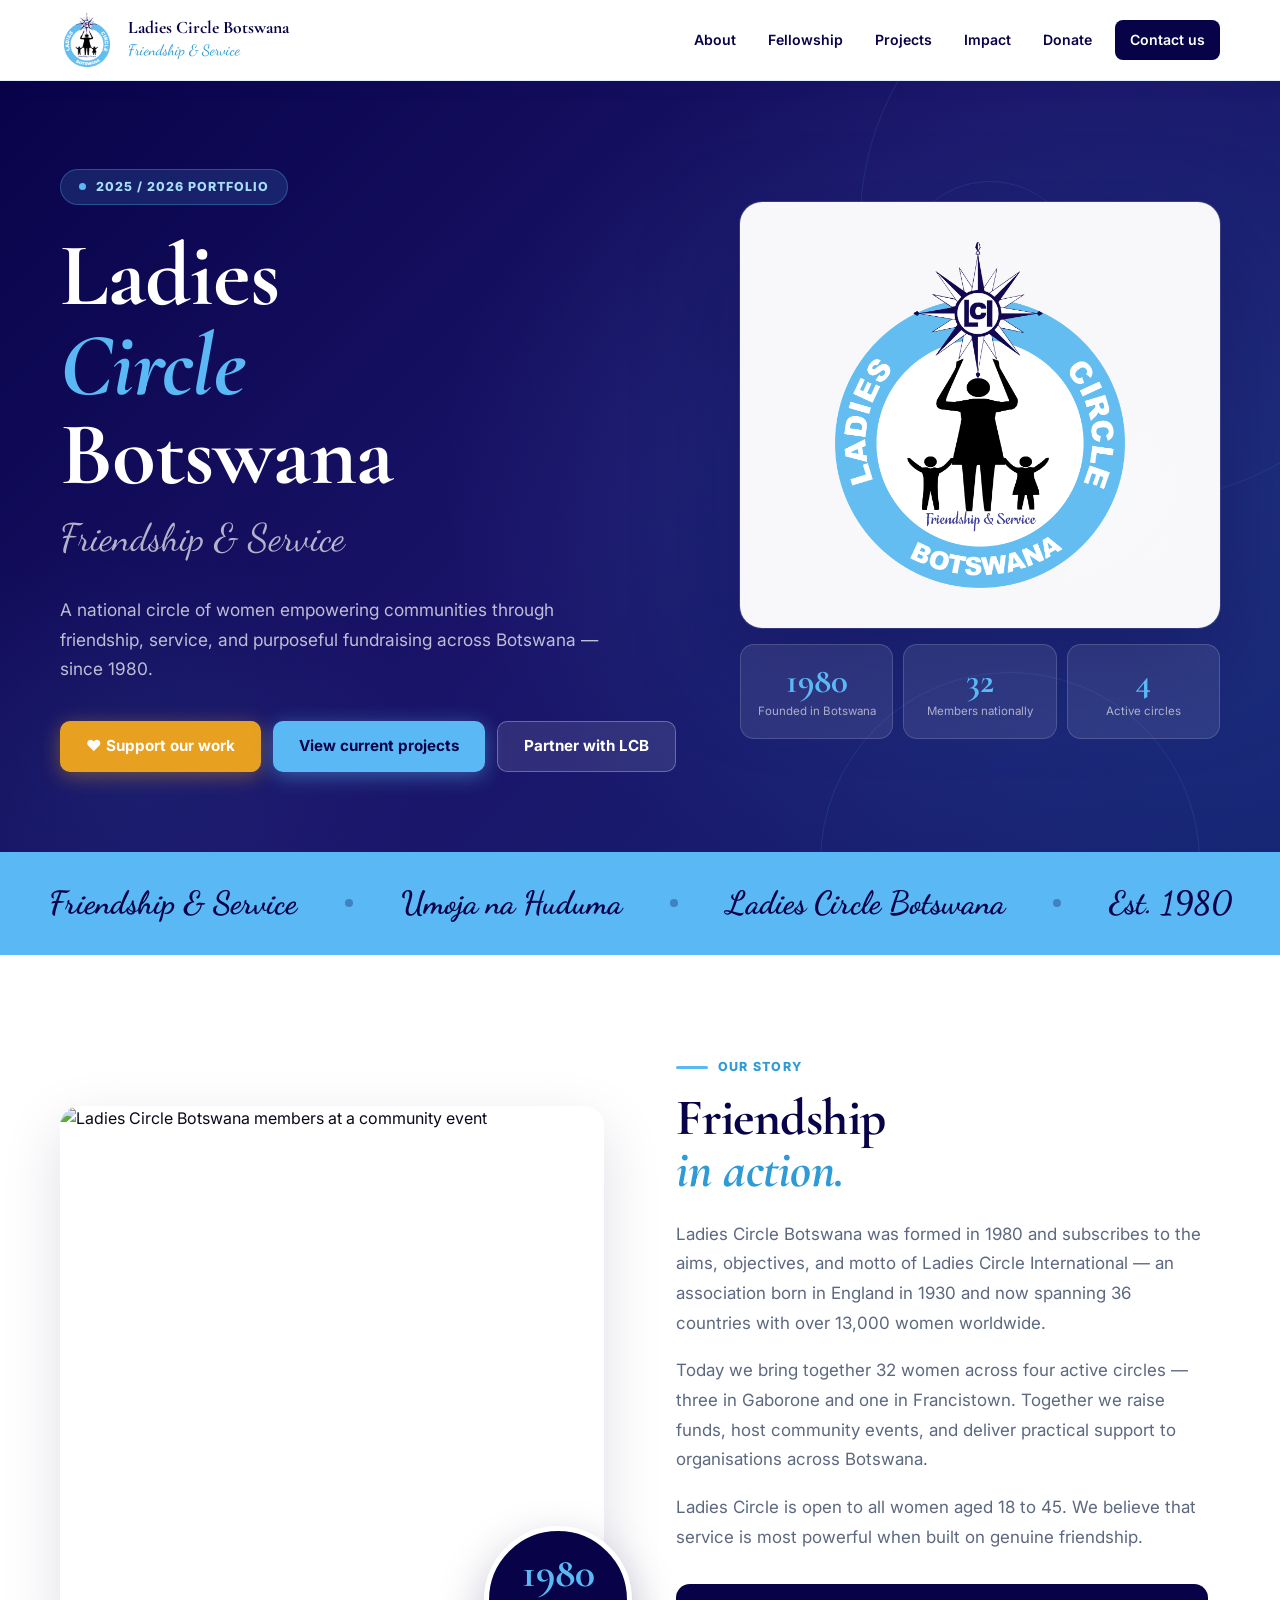
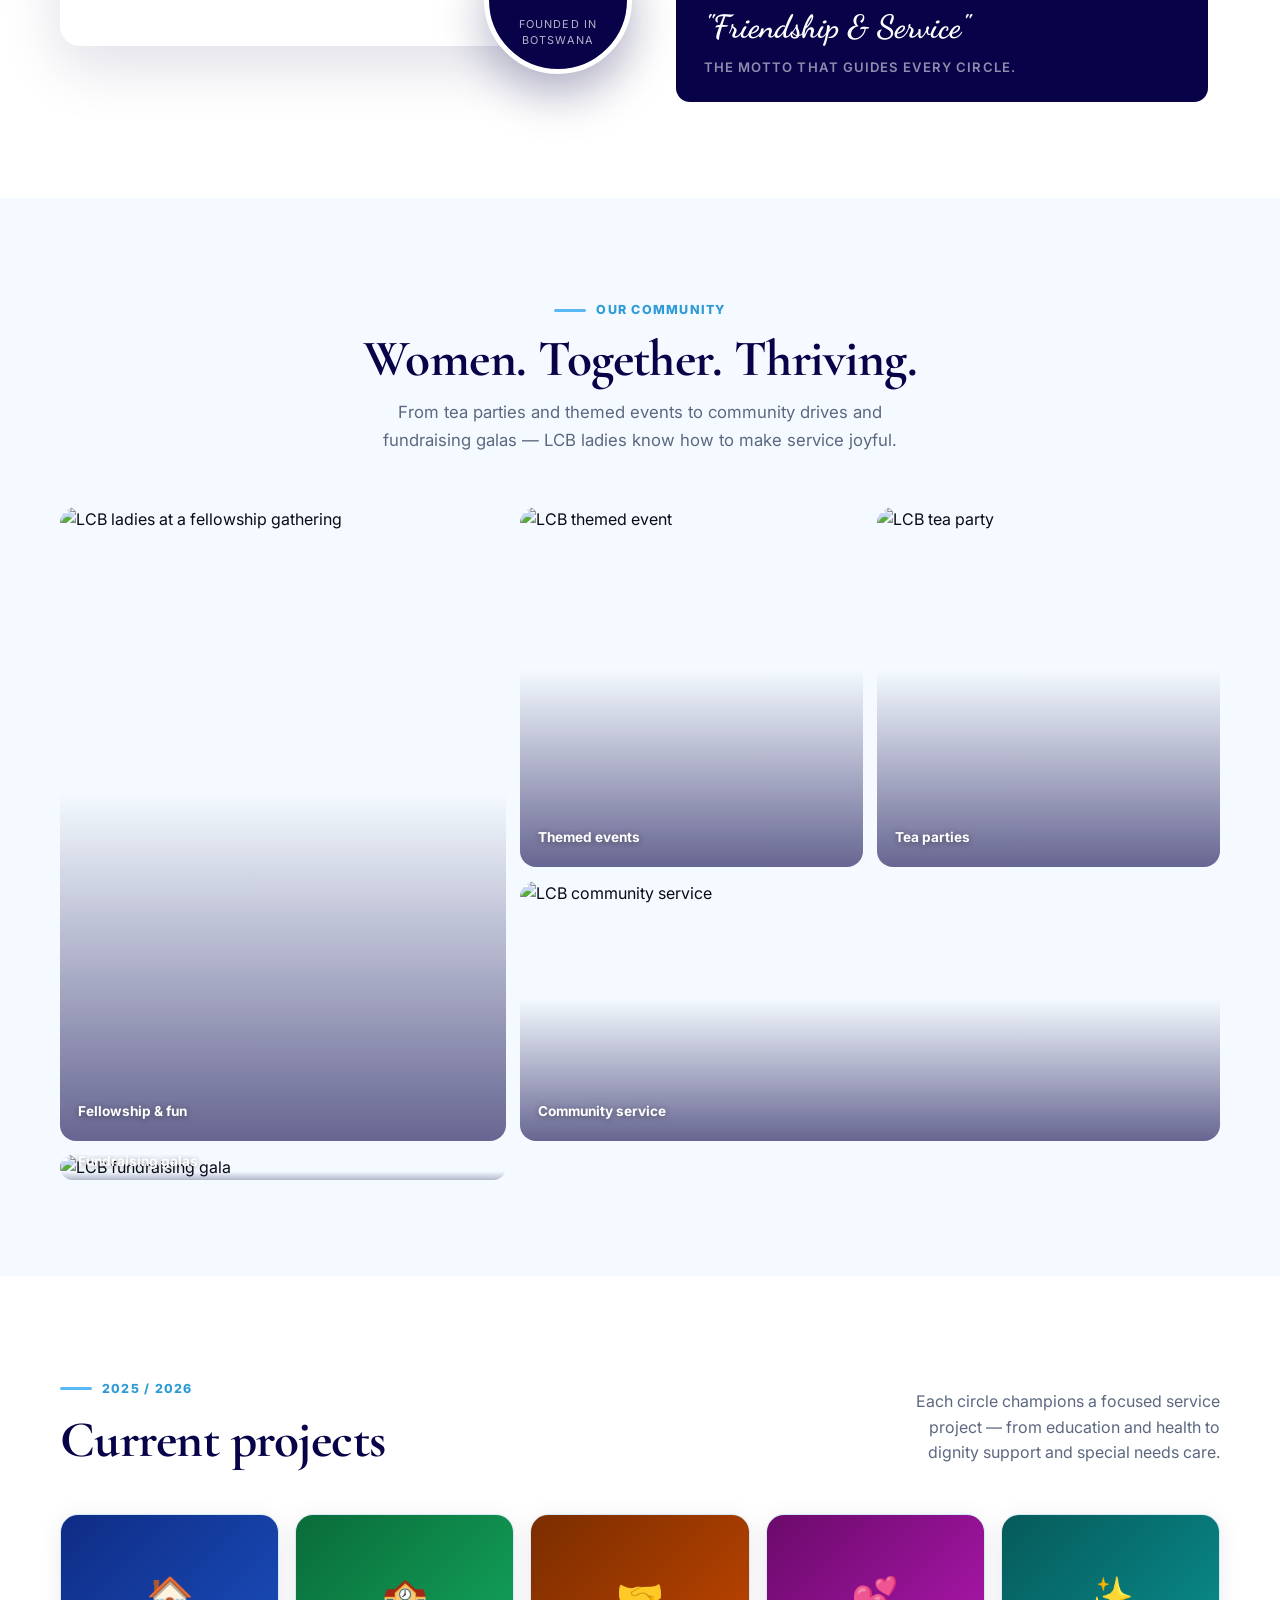
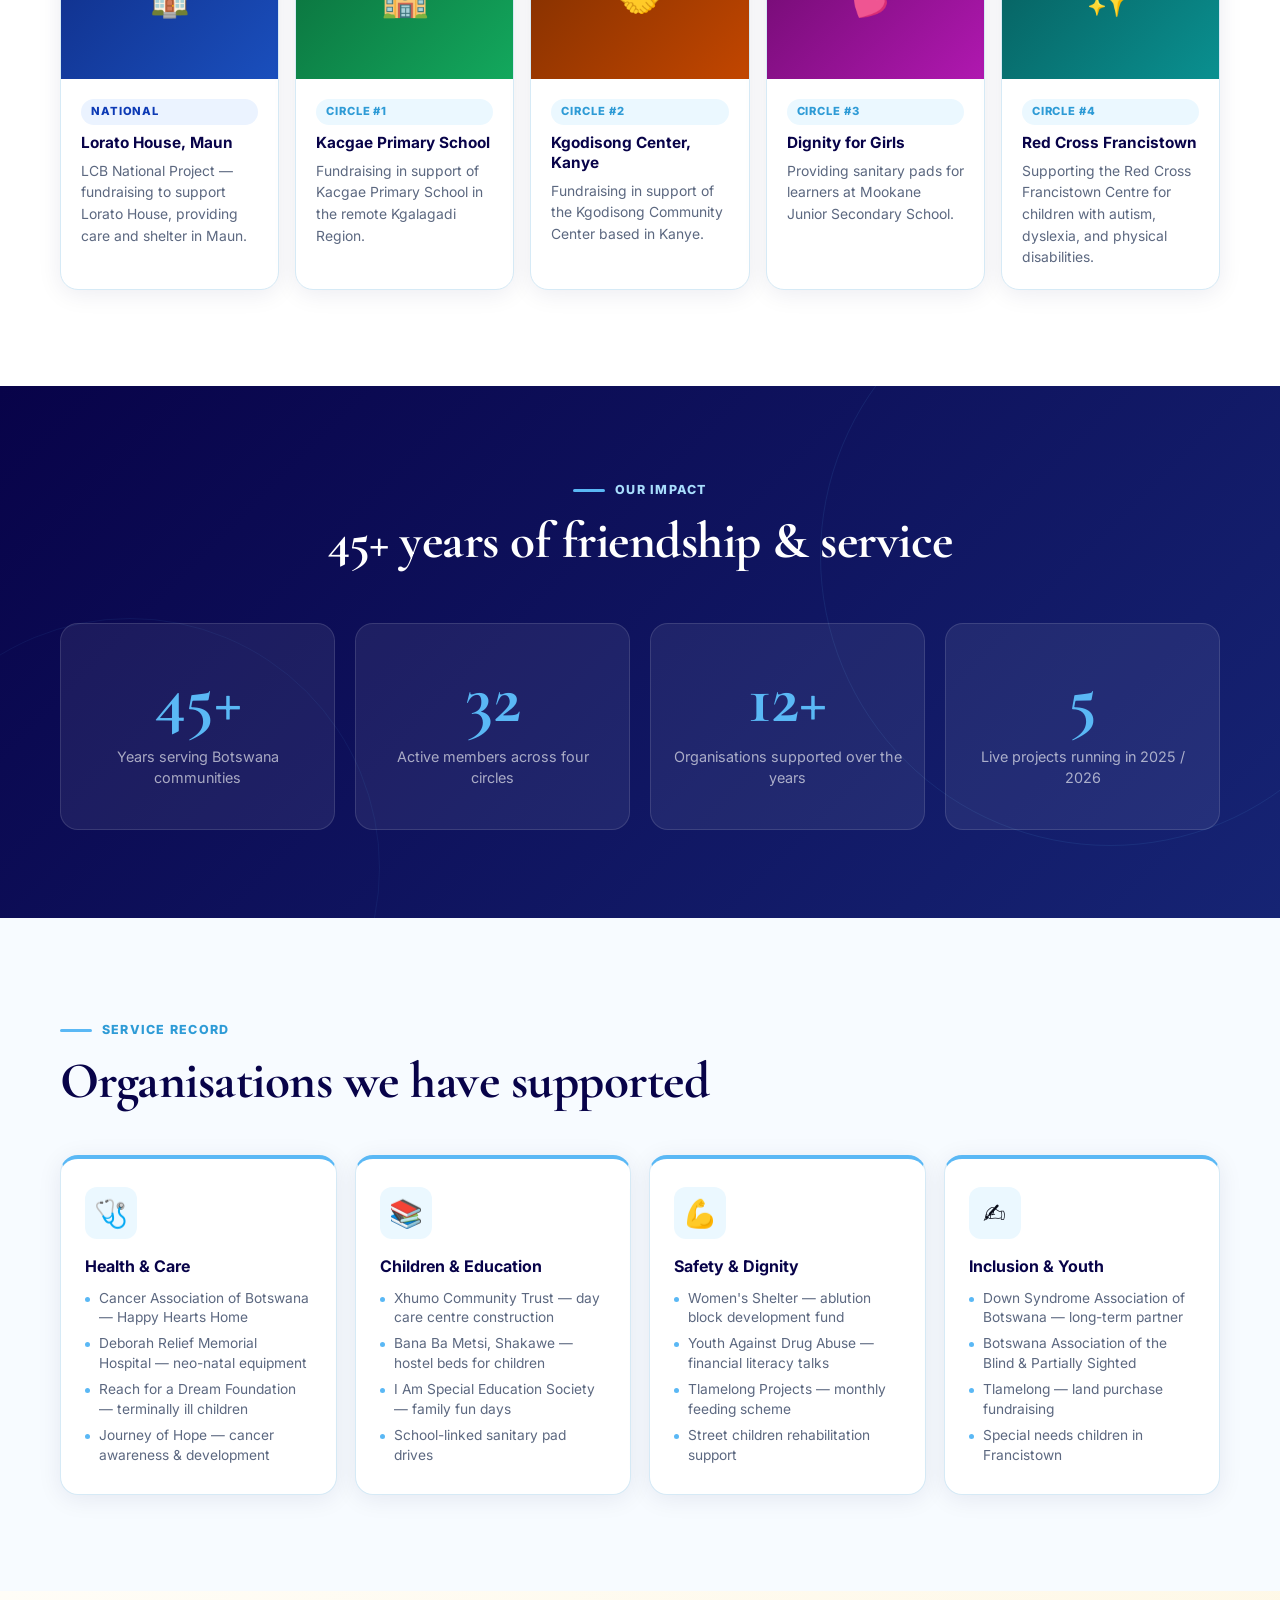
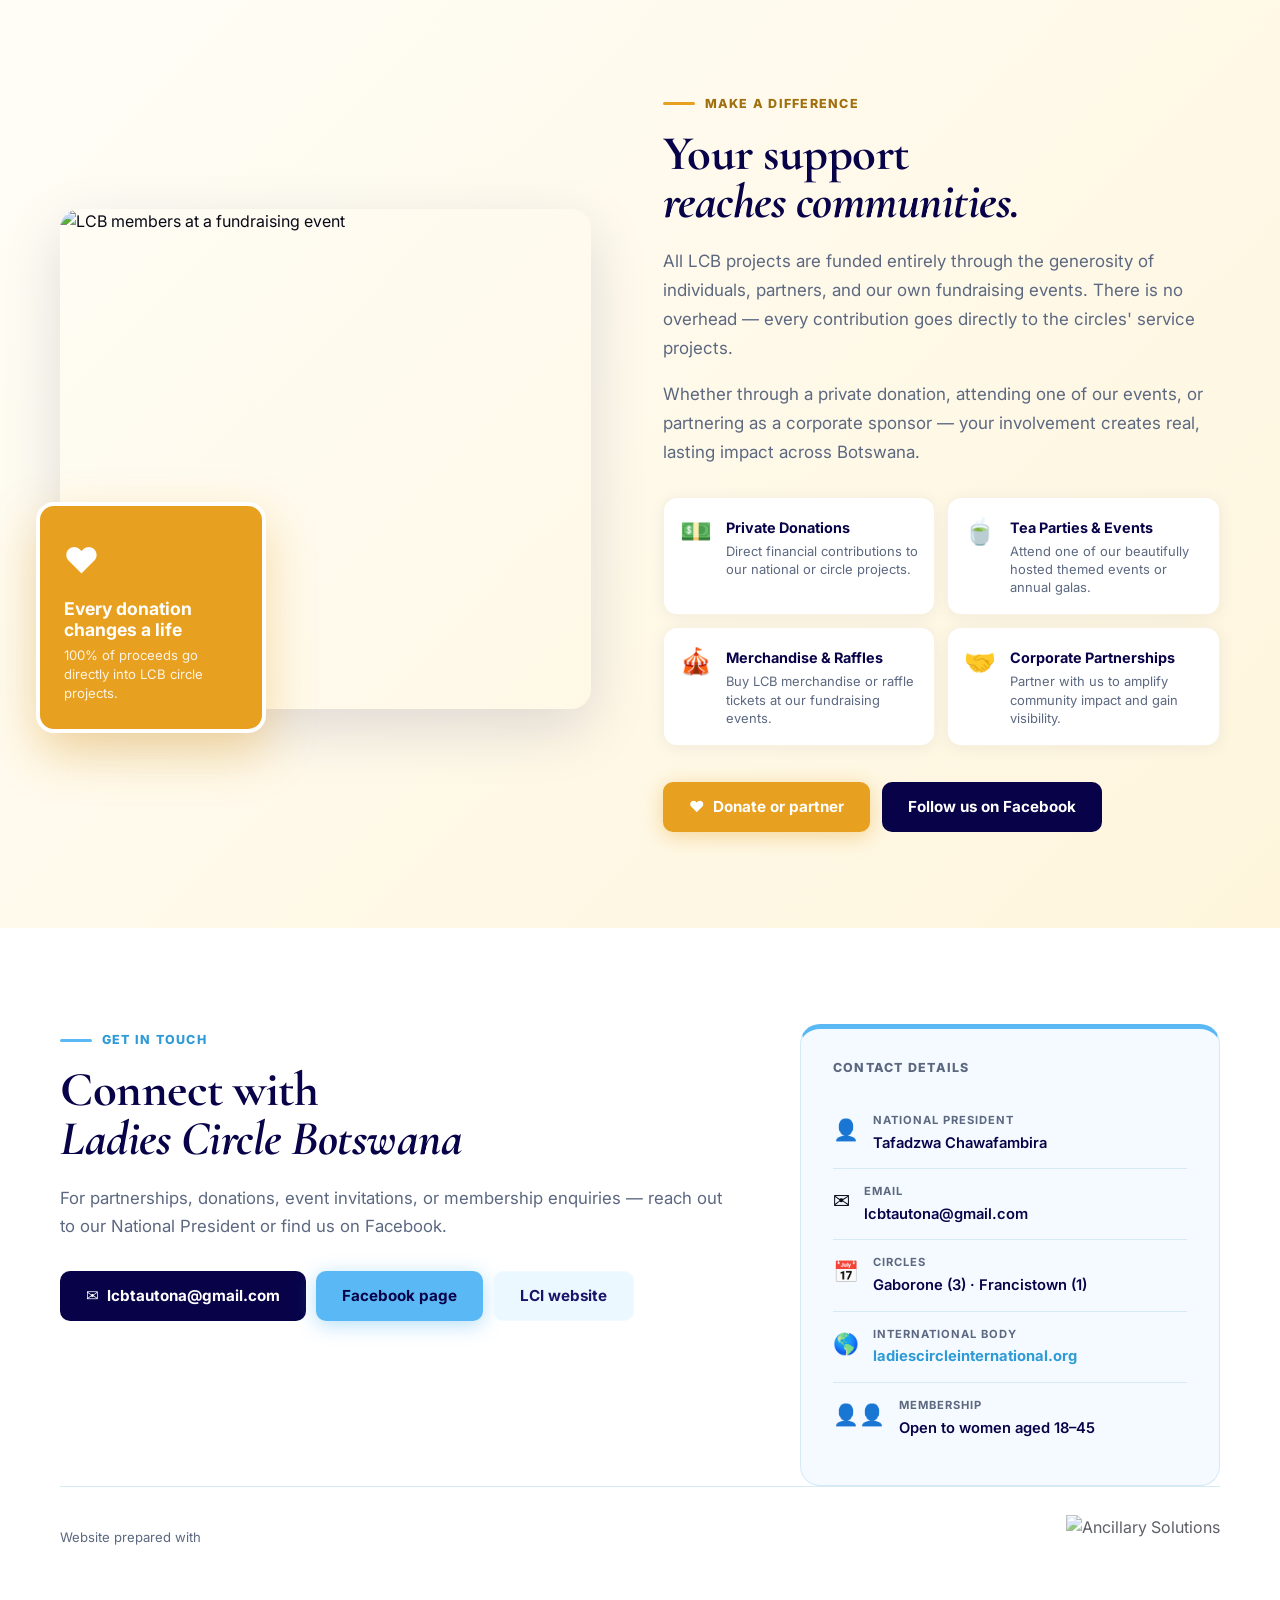
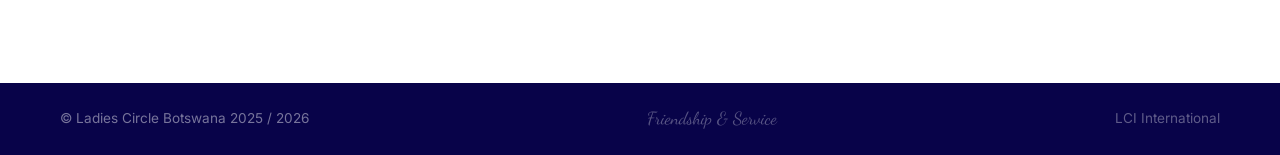
==== index2.html @ 356d788b "Initial LCB website" ====
<!DOCTYPE html>
<html lang="en">
<head>
  <meta charset="UTF-8" />
  <meta name="viewport" content="width=device-width, initial-scale=1.0" />
  <title>Ladies Circle Botswana — Friendship &amp; Service</title>
  <meta name="description" content="Ladies Circle Botswana: 32 women united in friendship and service since 1980, supporting communities across Botswana." />
  <link rel="preconnect" href="https://fonts.googleapis.com" />
  <link rel="preconnect" href="https://fonts.gstatic.com" crossorigin />
  <link href="https://fonts.googleapis.com/css2?family=Cormorant+Garamond:ital,wght@0,600;0,700;1,600;1,700&family=Dancing+Script:wght@600;700&family=Inter:wght@400;500;600;700;800&display=swap" rel="stylesheet" />
  <style>
    /* ── TOKENS ─────────────────────────────────────────── */
    :root {
      --sky:        #5AB8F5;
      --sky-mid:    #2E9BD6;
      --sky-light:  #EBF8FF;
      --sky-pale:   #F4FAFF;
      --navy:       #080349;
      --navy-mid:   #0f0a6b;
      --navy-soft:  #1a1469;
      --gold:       #C98B08;
      --gold-warm:  #E8A020;
      --gold-light: #FEF5DC;
      --maroon:     #692323;
      --white:      #ffffff;
      --ink:        #080B17;
      --muted:      #5c6880;
      --line:       #D6EAF6;
      --bg-soft:    #F7FBFF;
      --r:          16px;
      --r-sm:       10px;
      --shadow:     0 20px 60px rgba(8,3,73,.13);
      --shadow-sm:  0 4px 24px rgba(8,3,73,.08);
    }

    /* ── RESET ───────────────────────────────────────────── */
    *, *::before, *::after { box-sizing: border-box; margin: 0; padding: 0; }
    html { scroll-behavior: smooth; }
    body {
      font-family: 'Inter', ui-sans-serif, system-ui, sans-serif;
      color: var(--ink);
      background: var(--white);
      line-height: 1.6;
      overflow-x: hidden;
    }
    img { display: block; max-width: 100%; }
    a { color: inherit; text-decoration: none; }

    /* ── TYPOGRAPHY ──────────────────────────────────────── */
    h1, h2 {
      font-family: 'Cormorant Garamond', Georgia, serif;
      line-height: 1.0;
      letter-spacing: -0.01em;
    }
    h3 { line-height: 1.2; }

    /* ── LAYOUT ──────────────────────────────────────────── */
    .wrap {
      width: min(1160px, calc(100% - 40px));
      margin: 0 auto;
    }
    .section { padding: 96px 0; }
    .section-sky   { background: var(--sky-pale); }
    .section-soft  { background: var(--bg-soft); }

    /* ── LABEL ───────────────────────────────────────────── */
    .label {
      display: inline-flex;
      align-items: center;
      gap: 10px;
      font-size: 0.78rem;
      font-weight: 800;
      text-transform: uppercase;
      letter-spacing: 0.1em;
      color: var(--sky-mid);
      margin-bottom: 16px;
    }
    .label::before {
      content: '';
      display: block;
      width: 32px;
      height: 3px;
      background: var(--sky);
      border-radius: 999px;
      flex-shrink: 0;
    }
    .label.light { color: #a8ddfc; }
    .label.light::before { background: var(--sky); }

    /* ── BUTTONS ─────────────────────────────────────────── */
    .btn {
      display: inline-flex;
      align-items: center;
      justify-content: center;
      gap: 8px;
      min-height: 50px;
      padding: 12px 26px;
      border-radius: var(--r-sm);
      font-weight: 700;
      font-size: 0.95rem;
      border: none;
      cursor: pointer;
      transition: transform .15s, box-shadow .15s, background .15s;
    }
    .btn:hover { transform: translateY(-2px); }

    .btn-primary {
      background: var(--sky);
      color: var(--navy);
      box-shadow: 0 4px 20px rgba(90,184,245,.45);
    }
    .btn-primary:hover { box-shadow: 0 10px 32px rgba(90,184,245,.55); }

    .btn-ghost {
      background: rgba(255,255,255,.1);
      color: white;
      border: 1px solid rgba(255,255,255,.28);
    }
    .btn-ghost:hover { background: rgba(255,255,255,.18); }

    .btn-gold {
      background: var(--gold-warm);
      color: white;
      box-shadow: 0 4px 20px rgba(232,160,32,.4);
    }
    .btn-gold:hover { box-shadow: 0 10px 32px rgba(232,160,32,.55); }

    .btn-navy {
      background: var(--navy);
      color: white;
    }
    .btn-navy:hover { background: var(--navy-mid); }

    /* ── TOPBAR / NAV ────────────────────────────────────── */
    .topbar {
      position: sticky;
      top: 0;
      z-index: 100;
      background: rgba(255,255,255,.93);
      backdrop-filter: blur(20px);
      -webkit-backdrop-filter: blur(20px);
      border-bottom: 1px solid rgba(90,184,245,.18);
      box-shadow: 0 1px 24px rgba(8,3,73,.06);
    }
    .nav {
      display: flex;
      align-items: center;
      justify-content: space-between;
      min-height: 80px;
      gap: 20px;
    }
    .brand {
      display: flex;
      align-items: center;
      gap: 14px;
    }
    .brand img {
      width: 54px;
      height: 54px;
      object-fit: contain;
    }
    .brand-text strong {
      display: block;
      font-family: 'Cormorant Garamond', serif;
      font-size: 1.1rem;
      font-weight: 700;
      color: var(--navy);
      line-height: 1.1;
    }
    .brand-text em {
      display: block;
      font-family: 'Dancing Script', cursive;
      font-style: normal;
      font-size: 0.95rem;
      color: var(--sky-mid);
    }
    .nav-links {
      display: flex;
      align-items: center;
      gap: 2px;
    }
    .nav-links a {
      padding: 9px 15px;
      border-radius: 8px;
      font-size: 0.88rem;
      font-weight: 600;
      color: var(--navy);
      transition: background .15s;
    }
    .nav-links a:hover { background: var(--sky-light); }
    .nav-links .nav-cta {
      background: var(--navy);
      color: white;
      margin-left: 6px;
    }
    .nav-links .nav-cta:hover { background: var(--navy-mid); }

    /* ── HERO ────────────────────────────────────────────── */
    .hero {
      position: relative;
      background: linear-gradient(135deg, var(--navy) 0%, var(--navy-soft) 50%, #162474 100%);
      color: white;
      overflow: hidden;
    }
    .hero-bg-glow {
      position: absolute;
      inset: 0;
      background:
        radial-gradient(ellipse 900px 700px at 80% 50%, rgba(90,184,245,.16) 0%, transparent 65%),
        radial-gradient(ellipse 500px 400px at 10% 90%, rgba(90,184,245,.08) 0%, transparent 60%);
      pointer-events: none;
    }
    .hero-ring {
      position: absolute;
      border-radius: 50%;
      border: 1px solid rgba(90,184,245,.12);
      pointer-events: none;
    }
    .hero-ring-1 { top: -140px; right: -140px; width: 560px; height: 560px; }
    .hero-ring-2 { bottom: -200px; right: 80px;  width: 380px; height: 380px; }
    .hero-ring-3 { top: 100px; right: 200px; width: 180px; height: 180px; }

    .hero-inner {
      position: relative;
      z-index: 1;
      display: grid;
      grid-template-columns: 1fr 480px;
      gap: 64px;
      align-items: center;
      padding: 88px 0 80px;
    }

    .hero-badge {
      display: inline-flex;
      align-items: center;
      gap: 10px;
      background: rgba(90,184,245,.15);
      border: 1px solid rgba(90,184,245,.3);
      border-radius: 999px;
      padding: 7px 18px;
      font-size: 0.78rem;
      font-weight: 800;
      letter-spacing: 0.08em;
      text-transform: uppercase;
      color: #a8ddfc;
      margin-bottom: 26px;
    }
    .hero-badge-dot {
      width: 7px;
      height: 7px;
      background: var(--sky);
      border-radius: 50%;
    }

    .hero h1 {
      font-size: clamp(3.4rem, 7vw, 7.2rem);
      font-weight: 700;
      color: white;
      margin-bottom: 8px;
    }
    .hero h1 em {
      font-style: italic;
      color: var(--sky);
    }

    .hero-motto {
      font-family: 'Dancing Script', cursive;
      font-size: clamp(1.7rem, 3vw, 2.6rem);
      color: rgba(255,255,255,.68);
      margin-bottom: 26px;
    }

    .hero-desc {
      font-size: 1.08rem;
      color: rgba(255,255,255,.72);
      max-width: 540px;
      line-height: 1.7;
      margin-bottom: 38px;
    }

    .hero-actions { display: flex; flex-wrap: wrap; gap: 12px; }

    /* Hero right */
    .hero-right { display: flex; flex-direction: column; gap: 16px; }

    .logo-card {
      background: rgba(255,255,255,.97);
      border-radius: 22px;
      padding: 40px 36px;
      display: grid;
      place-items: center;
      box-shadow: 0 40px 100px rgba(8,3,73,.35), 0 0 0 1px rgba(255,255,255,.15);
    }
    .logo-card img {
      width: min(290px, 72vw);
      height: auto;
    }

    .hero-stats {
      display: grid;
      grid-template-columns: repeat(3, 1fr);
      gap: 10px;
    }
    .hero-stat {
      background: rgba(255,255,255,.09);
      border: 1px solid rgba(255,255,255,.15);
      border-radius: 14px;
      padding: 18px 12px;
      text-align: center;
    }
    .hero-stat strong {
      display: block;
      font-family: 'Cormorant Garamond', serif;
      font-size: 2.2rem;
      font-weight: 700;
      color: var(--sky);
      line-height: 1;
    }
    .hero-stat span {
      display: block;
      font-size: 0.72rem;
      color: rgba(255,255,255,.6);
      margin-top: 6px;
      line-height: 1.35;
    }

    /* ── MOTTO STRIP ─────────────────────────────────────── */
    .motto-strip {
      background: var(--sky);
      padding: 26px 0;
      overflow: hidden;
    }
    .motto-track {
      display: flex;
      align-items: center;
      justify-content: center;
      gap: 48px;
      flex-wrap: wrap;
    }
    .motto-text {
      font-family: 'Dancing Script', cursive;
      font-size: 2rem;
      font-weight: 700;
      color: var(--navy);
    }
    .motto-sep {
      width: 8px;
      height: 8px;
      background: var(--navy);
      border-radius: 50%;
      opacity: .3;
    }

    /* ── ABOUT / STORY ───────────────────────────────────── */
    .story-grid {
      display: grid;
      grid-template-columns: 1fr 1fr;
      gap: 72px;
      align-items: center;
    }

    .story-img-wrap { position: relative; }

    .story-img {
      width: 100%;
      height: 540px;
      object-fit: cover;
      border-radius: 20px;
      box-shadow: var(--shadow);
    }

    .founded-badge {
      position: absolute;
      bottom: -28px;
      right: -28px;
      width: 148px;
      height: 148px;
      background: var(--navy);
      border-radius: 50%;
      display: grid;
      place-items: center;
      text-align: center;
      border: 5px solid white;
      box-shadow: 0 20px 48px rgba(8,3,73,.28);
      padding: 12px;
    }
    .founded-badge strong {
      display: block;
      font-family: 'Cormorant Garamond', serif;
      font-size: 2.6rem;
      font-weight: 700;
      color: var(--sky);
      line-height: 1;
    }
    .founded-badge span {
      display: block;
      font-size: 0.68rem;
      text-transform: uppercase;
      letter-spacing: 0.1em;
      color: rgba(255,255,255,.7);
      line-height: 1.4;
      margin-top: 4px;
    }

    .story-copy { padding-right: 12px; }

    .story-copy h2 {
      font-size: clamp(2.4rem, 4vw, 4.2rem);
      color: var(--navy);
      margin-bottom: 24px;
    }
    .story-copy h2 em { font-style: italic; color: var(--sky-mid); }

    .story-copy p {
      color: var(--muted);
      font-size: 1.06rem;
      line-height: 1.75;
      margin-bottom: 18px;
    }

    .motto-quote {
      margin-top: 32px;
      padding: 24px 28px;
      background: var(--navy);
      border-radius: 14px;
      color: white;
    }
    .motto-quote p {
      font-family: 'Dancing Script', cursive;
      font-size: 2rem;
      font-weight: 700;
      color: white;
      margin: 0;
      line-height: 1.2;
    }
    .motto-quote span {
      display: block;
      margin-top: 10px;
      font-size: 0.82rem;
      color: rgba(255,255,255,.55);
      font-weight: 600;
      text-transform: uppercase;
      letter-spacing: 0.08em;
    }

    /* ── FELLOWSHIP GALLERY ──────────────────────────────── */
    .gallery-intro {
      text-align: center;
      margin-bottom: 52px;
    }
    .gallery-intro .label { justify-content: center; margin-bottom: 14px; }
    .gallery-intro h2 {
      font-size: clamp(2.2rem, 4vw, 3.8rem);
      color: var(--navy);
    }
    .gallery-intro p {
      margin-top: 14px;
      color: var(--muted);
      font-size: 1.05rem;
      max-width: 520px;
      margin-left: auto;
      margin-right: auto;
      line-height: 1.65;
    }

    .gallery-grid {
      display: grid;
      grid-template-columns: 1.3fr 1fr 1fr;
      grid-template-rows: 360px 260px;
      gap: 14px;
    }
    .g-item {
      position: relative;
      overflow: hidden;
      border-radius: 16px;
    }
    .g-item img {
      width: 100%;
      height: 100%;
      object-fit: cover;
      transition: transform .5s ease;
    }
    .g-item:hover img { transform: scale(1.05); }

    .g-item:nth-child(1) { grid-row: span 2; }
    .g-item:nth-child(4) { grid-column: 2 / span 2; }

    .g-overlay {
      position: absolute;
      inset: 0;
      background: linear-gradient(to top, rgba(8,3,73,.6) 0%, transparent 55%);
      display: flex;
      align-items: flex-end;
      padding: 18px;
    }
    .g-overlay span {
      color: white;
      font-weight: 700;
      font-size: 0.85rem;
      text-shadow: 0 1px 6px rgba(0,0,0,.4);
    }

    /* ── PROJECTS ────────────────────────────────────────── */
    .projects-head {
      display: flex;
      align-items: flex-end;
      justify-content: space-between;
      gap: 24px;
      margin-bottom: 48px;
    }
    .projects-head h2 {
      font-size: clamp(2.2rem, 4vw, 3.8rem);
      color: var(--navy);
    }
    .projects-head p {
      max-width: 340px;
      color: var(--muted);
      font-size: 1rem;
      text-align: right;
    }

    .projects-grid {
      display: grid;
      grid-template-columns: repeat(5, 1fr);
      gap: 16px;
    }

    .p-card {
      background: white;
      border-radius: 18px;
      overflow: hidden;
      box-shadow: var(--shadow-sm);
      border: 1px solid var(--line);
      display: flex;
      flex-direction: column;
      transition: transform .2s, box-shadow .2s;
    }
    .p-card:hover {
      transform: translateY(-5px);
      box-shadow: 0 24px 56px rgba(8,3,73,.14);
    }

    .p-card-img {
      width: 100%;
      height: 164px;
      object-fit: cover;
      display: block;
    }

    /* CSS fallback image blocks */
    .p-img-block {
      width: 100%;
      height: 164px;
      display: flex;
      align-items: center;
      justify-content: center;
      font-size: 2.4rem;
    }
    .p-img-block.nat  { background: linear-gradient(135deg, #0f2c85, #1a4fbd); }
    .p-img-block.edu  { background: linear-gradient(135deg, #0a6b3a, #13a85d); }
    .p-img-block.comm { background: linear-gradient(135deg, #7b2d00, #c24600); }
    .p-img-block.girl { background: linear-gradient(135deg, #6b0a6b, #b018b0); }
    .p-img-block.spec { background: linear-gradient(135deg, #065a5a, #0a9090); }

    .p-body {
      padding: 20px;
      flex: 1;
      display: flex;
      flex-direction: column;
      gap: 8px;
    }
    .p-tag {
      display: inline-block;
      font-size: 0.7rem;
      font-weight: 800;
      text-transform: uppercase;
      letter-spacing: 0.08em;
      padding: 4px 10px;
      border-radius: 999px;
    }
    .p-tag.nat  { background: #EBF3FF; color: #0d3ab5; }
    .p-tag.lc   { background: var(--sky-light); color: var(--sky-mid); }

    .p-card h3 {
      font-family: 'Inter', sans-serif;
      font-size: 0.96rem;
      font-weight: 700;
      color: var(--navy);
      line-height: 1.3;
    }
    .p-card p {
      font-size: 0.87rem;
      color: var(--muted);
      line-height: 1.55;
      flex: 1;
    }

    /* ── IMPACT NUMBERS ──────────────────────────────────── */
    .impact-band {
      background: linear-gradient(135deg, var(--navy) 0%, #162474 100%);
      color: white;
      padding: 88px 0;
      position: relative;
      overflow: hidden;
    }
    .impact-band::before {
      content: '';
      position: absolute;
      top: -120px; right: -120px;
      width: 580px; height: 580px;
      border: 1px solid rgba(90,184,245,.1);
      border-radius: 50%;
    }
    .impact-band::after {
      content: '';
      position: absolute;
      bottom: -200px; left: -120px;
      width: 500px; height: 500px;
      border: 1px solid rgba(90,184,245,.07);
      border-radius: 50%;
    }
    .impact-inner {
      position: relative;
      z-index: 1;
      text-align: center;
    }
    .impact-inner h2 {
      font-size: clamp(2.4rem, 4vw, 4.2rem);
      color: white;
      margin-bottom: 56px;
    }

    .impact-stats {
      display: grid;
      grid-template-columns: repeat(4, 1fr);
      gap: 20px;
    }
    .i-stat {
      background: rgba(255,255,255,.07);
      border: 1px solid rgba(255,255,255,.12);
      border-radius: 18px;
      padding: 40px 20px;
      transition: background .2s;
    }
    .i-stat:hover { background: rgba(255,255,255,.12); }

    .i-num {
      display: block;
      font-family: 'Cormorant Garamond', serif;
      font-size: 4.4rem;
      font-weight: 700;
      color: var(--sky);
      line-height: 1;
    }
    .i-label {
      display: block;
      margin-top: 12px;
      font-size: 0.9rem;
      color: rgba(255,255,255,.62);
      line-height: 1.45;
    }

    /* ── SERVICE LEGACY ──────────────────────────────────── */
    .legacy-intro {
      display: grid;
      grid-template-columns: 1fr auto;
      gap: 32px;
      align-items: end;
      margin-bottom: 48px;
    }
    .legacy-intro h2 {
      font-size: clamp(2.2rem, 4vw, 3.8rem);
      color: var(--navy);
    }

    .legacy-grid {
      display: grid;
      grid-template-columns: repeat(4, 1fr);
      gap: 18px;
    }
    .l-card {
      background: white;
      border-radius: 18px;
      padding: 28px 24px;
      box-shadow: var(--shadow-sm);
      border: 1px solid var(--line);
      border-top: 4px solid var(--sky);
    }
    .l-icon {
      width: 52px;
      height: 52px;
      background: var(--sky-light);
      border-radius: 12px;
      display: grid;
      place-items: center;
      font-size: 1.7rem;
      margin-bottom: 18px;
    }
    .l-card h3 {
      font-family: 'Inter', sans-serif;
      font-size: 1rem;
      font-weight: 700;
      color: var(--navy);
      margin-bottom: 12px;
    }
    .l-card ul {
      list-style: none;
      display: flex;
      flex-direction: column;
      gap: 6px;
    }
    .l-card li {
      font-size: 0.86rem;
      color: var(--muted);
      line-height: 1.45;
      padding-left: 14px;
      position: relative;
    }
    .l-card li::before {
      content: '';
      position: absolute;
      left: 0;
      top: 8px;
      width: 5px;
      height: 5px;
      background: var(--sky);
      border-radius: 50%;
    }

    /* ── DONATE ──────────────────────────────────────────── */
    .donate-section {
      background: linear-gradient(135deg, #fffdf7 0%, var(--gold-light) 100%);
      padding: 96px 0;
    }
    .donate-layout {
      display: grid;
      grid-template-columns: 1fr 1.05fr;
      gap: 72px;
      align-items: center;
    }

    .donate-img-wrap { position: relative; }

    .donate-img {
      width: 100%;
      height: 500px;
      object-fit: cover;
      border-radius: 20px;
      box-shadow: var(--shadow);
    }

    .donate-float-card {
      position: absolute;
      bottom: -24px;
      left: -24px;
      background: var(--gold-warm);
      color: white;
      border-radius: 18px;
      padding: 26px 24px;
      max-width: 230px;
      box-shadow: 0 20px 48px rgba(232,160,32,.35);
      border: 4px solid white;
    }
    .donate-float-card .fc-icon { font-size: 2.2rem; margin-bottom: 10px; }
    .donate-float-card strong {
      display: block;
      font-size: 1.1rem;
      line-height: 1.2;
      margin-bottom: 6px;
    }
    .donate-float-card p {
      font-size: 0.82rem;
      opacity: .88;
      line-height: 1.45;
      margin: 0;
      color: white;
    }

    .donate-copy .label { color: #A07010; }
    .donate-copy .label::before { background: var(--gold-warm); }

    .donate-copy h2 {
      font-size: clamp(2.2rem, 3.8vw, 3.8rem);
      color: var(--navy);
      margin-bottom: 20px;
    }
    .donate-copy > p {
      color: var(--muted);
      font-size: 1.06rem;
      line-height: 1.72;
      margin-bottom: 16px;
    }

    .ways-grid {
      display: grid;
      grid-template-columns: 1fr 1fr;
      gap: 12px;
      margin: 30px 0 36px;
    }
    .way-card {
      background: white;
      border-radius: 14px;
      padding: 18px 16px;
      display: flex;
      align-items: flex-start;
      gap: 14px;
      box-shadow: 0 2px 16px rgba(8,3,73,.06);
      border: 1px solid rgba(212,149,10,.12);
    }
    .way-icon { font-size: 1.6rem; flex-shrink: 0; line-height: 1; margin-top: 2px; }
    .way-text h4 {
      font-size: 0.9rem;
      font-weight: 700;
      color: var(--navy);
      margin-bottom: 3px;
    }
    .way-text p {
      font-size: 0.81rem;
      color: var(--muted);
      line-height: 1.4;
      margin: 0;
    }

    .donate-actions { display: flex; flex-wrap: wrap; gap: 12px; }

    /* ── CONTACT ─────────────────────────────────────────── */
    .contact-layout {
      display: grid;
      grid-template-columns: 1fr 420px;
      gap: 64px;
      align-items: start;
    }

    .contact-layout h2 {
      font-size: clamp(2.2rem, 3.8vw, 3.6rem);
      color: var(--navy);
      margin-bottom: 20px;
    }
    .contact-layout > div > p {
      color: var(--muted);
      font-size: 1.05rem;
      line-height: 1.7;
      margin-bottom: 30px;
    }

    .contact-btns { display: flex; flex-wrap: wrap; gap: 10px; }

    .contact-card {
      background: var(--sky-pale);
      border-radius: 20px;
      border: 1px solid var(--line);
      border-top: 5px solid var(--sky);
      padding: 32px;
    }
    .contact-card h3 {
      font-family: 'Inter', sans-serif;
      font-size: 0.78rem;
      font-weight: 800;
      text-transform: uppercase;
      letter-spacing: 0.1em;
      color: var(--muted);
      margin-bottom: 22px;
    }
    .c-detail {
      display: flex;
      gap: 14px;
      align-items: flex-start;
      padding: 14px 0;
      border-bottom: 1px solid var(--line);
    }
    .c-detail:last-child { border-bottom: none; }
    .c-di { font-size: 1.3rem; flex-shrink: 0; margin-top: 1px; }
    .c-di-label {
      display: block;
      font-size: 0.7rem;
      text-transform: uppercase;
      letter-spacing: 0.09em;
      font-weight: 700;
      color: var(--muted);
      margin-bottom: 3px;
    }
    .c-di-value {
      display: block;
      font-size: 0.92rem;
      font-weight: 600;
      color: var(--navy);
      line-height: 1.45;
    }

    /* ── PARTNER ─────────────────────────────────────────── */
    .partner-strip {
      border-top: 1px solid var(--line);
      padding: 28px 0;
    }
    .partner-inner {
      display: flex;
      align-items: center;
      justify-content: space-between;
      gap: 20px;
    }
    .partner-inner span { font-size: 0.82rem; color: var(--muted); }
    .partner-logo img {
      height: 44px;
      width: auto;
      object-fit: contain;
      opacity: .65;
    }

    /* ── FOOTER ──────────────────────────────────────────── */
    footer {
      background: var(--navy);
      padding: 22px 0;
    }
    .footer-inner {
      display: flex;
      justify-content: space-between;
      align-items: center;
      gap: 16px;
      font-size: 0.85rem;
      color: rgba(255,255,255,.45);
    }
    .footer-inner a {
      color: rgba(255,255,255,.35);
      transition: color .15s;
    }
    .footer-inner a:hover { color: rgba(255,255,255,.7); }

    /* ── RESPONSIVE ──────────────────────────────────────── */
    @media (max-width: 1060px) {
      .hero-inner {
        grid-template-columns: 1fr;
        padding: 60px 0 52px;
      }
      .hero-right { max-width: 480px; }

      .story-grid,
      .donate-layout,
      .contact-layout {
        grid-template-columns: 1fr;
      }
      .story-img { height: 420px; }
      .founded-badge { right: 16px; bottom: 16px; width: 130px; height: 130px; }
      .donate-img { height: 420px; }
      .donate-float-card { display: none; }

      .projects-grid { grid-template-columns: repeat(2, 1fr); }
      .impact-stats { grid-template-columns: repeat(2, 1fr); }
      .legacy-grid { grid-template-columns: repeat(2, 1fr); }

      .gallery-grid {
        grid-template-columns: 1fr 1fr;
        grid-template-rows: 280px 280px 240px;
      }
      .g-item:nth-child(1) { grid-row: span 1; }
      .g-item:nth-child(4) { grid-column: span 1; }
    }

    @media (max-width: 768px) {
      .section { padding: 64px 0; }
      .nav-links { display: none; }

      .hero h1 { font-size: 3rem; }
      .hero-actions { flex-direction: column; }
      .btn { width: 100%; }
      .hero-stats { grid-template-columns: repeat(3, 1fr); }

      .projects-grid { grid-template-columns: 1fr; }
      .impact-stats { grid-template-columns: repeat(2, 1fr); }
      .legacy-grid { grid-template-columns: 1fr; }
      .ways-grid { grid-template-columns: 1fr; }

      .gallery-grid {
        grid-template-columns: 1fr 1fr;
        grid-template-rows: 220px 220px 200px;
      }

      .projects-head { flex-direction: column; align-items: flex-start; }
      .projects-head p { text-align: left; max-width: 100%; }
      .legacy-intro { flex-direction: column; }
    }

    @media (max-width: 480px) {
      .impact-stats { grid-template-columns: 1fr 1fr; }
      .gallery-grid {
        grid-template-columns: 1fr;
        grid-template-rows: auto;
      }
      .g-item { height: 240px; }
      .footer-inner { flex-direction: column; text-align: center; }
    }
  </style>
</head>
<body>

<!-- ── NAV ─────────────────────────────────────────────── -->
<header class="topbar">
  <nav class="nav wrap" aria-label="Primary navigation">
    <a class="brand" href="#top" aria-label="Ladies Circle Botswana home">
      <img src="ladies%20circle%202022%20with%20MOTO%20(1).png" alt="Ladies Circle Botswana logo" />
      <span class="brand-text">
        <strong>Ladies Circle Botswana</strong>
        <em>Friendship &amp; Service</em>
      </span>
    </a>
    <div class="nav-links">
      <a href="#about">About</a>
      <a href="#fellowship">Fellowship</a>
      <a href="#projects">Projects</a>
      <a href="#impact">Impact</a>
      <a href="#donate">Donate</a>
      <a href="#contact" class="nav-cta">Contact us</a>
    </div>
  </nav>
</header>

<main id="top">

  <!-- ── HERO ──────────────────────────────────────────── -->
  <section class="hero" aria-labelledby="hero-title">
    <div class="hero-bg-glow"></div>
    <div class="hero-ring hero-ring-1"></div>
    <div class="hero-ring hero-ring-2"></div>
    <div class="hero-ring hero-ring-3"></div>

    <div class="hero-inner wrap">
      <div>
        <div class="hero-badge">
          <span class="hero-badge-dot"></span>
          2025 / 2026 Portfolio
        </div>

        <h1 id="hero-title">
          Ladies<br />
          <em>Circle</em><br />
          Botswana
        </h1>

        <p class="hero-motto">Friendship &amp; Service</p>

        <p class="hero-desc">
          A national circle of women empowering communities through friendship, service,
          and purposeful fundraising across Botswana — since 1980.
        </p>

        <div class="hero-actions">
          <a class="btn btn-gold" href="#donate">&#9829; Support our work</a>
          <a class="btn btn-primary" href="#projects">View current projects</a>
          <a class="btn btn-ghost" href="mailto:lcbtautona@gmail.com">Partner with LCB</a>
        </div>
      </div>

      <div class="hero-right">
        <div class="logo-card">
          <img src="ladies%20circle%202022%20with%20MOTO%20(1).png" alt="Ladies Circle Botswana — Friendship and Service" />
        </div>
        <div class="hero-stats" role="list">
          <div class="hero-stat" role="listitem">
            <strong>1980</strong>
            <span>Founded in Botswana</span>
          </div>
          <div class="hero-stat" role="listitem">
            <strong>32</strong>
            <span>Members nationally</span>
          </div>
          <div class="hero-stat" role="listitem">
            <strong>4</strong>
            <span>Active circles</span>
          </div>
        </div>
      </div>
    </div>
  </section>

  <!-- ── MOTTO STRIP ────────────────────────────────────── -->
  <div class="motto-strip" aria-hidden="true">
    <div class="motto-track">
      <span class="motto-text">Friendship &amp; Service</span>
      <span class="motto-sep"></span>
      <span class="motto-text">Umoja na Huduma</span>
      <span class="motto-sep"></span>
      <span class="motto-text">Ladies Circle Botswana</span>
      <span class="motto-sep"></span>
      <span class="motto-text">Est. 1980</span>
    </div>
  </div>

  <!-- ── ABOUT / STORY ──────────────────────────────────── -->
  <section class="section" id="about" aria-labelledby="about-title">
    <div class="wrap">
      <div class="story-grid">

        <div class="story-img-wrap">
          <!-- Replace with an actual LCB fellowship photo -->
          <img
            class="story-img"
            src="https://picsum.photos/seed/lcb-about/800/540"
            alt="Ladies Circle Botswana members at a community event"
            loading="lazy"
          />
          <div class="founded-badge" aria-hidden="true">
            <strong>1980</strong>
            <span>Founded in Botswana</span>
          </div>
        </div>

        <div class="story-copy">
          <div class="label">Our Story</div>
          <h2 id="about-title">
            Friendship<br />
            <em>in action.</em>
          </h2>
          <p>
            Ladies Circle Botswana was formed in 1980 and subscribes to the aims, objectives,
            and motto of Ladies Circle International — an association born in England in 1930
            and now spanning 36 countries with over 13,000 women worldwide.
          </p>
          <p>
            Today we bring together 32 women across four active circles — three in Gaborone
            and one in Francistown. Together we raise funds, host community events, and
            deliver practical support to organisations across Botswana.
          </p>
          <p>
            Ladies Circle is open to all women aged 18 to 45. We believe that service
            is most powerful when built on genuine friendship.
          </p>
          <div class="motto-quote">
            <p>"Friendship &amp; Service"</p>
            <span>The motto that guides every circle.</span>
          </div>
        </div>

      </div>
    </div>
  </section>

  <!-- ── FELLOWSHIP GALLERY ─────────────────────────────── -->
  <section class="section section-sky" id="fellowship" aria-labelledby="fellowship-title">
    <div class="wrap">
      <div class="gallery-intro">
        <div class="label">Our Community</div>
        <h2 id="fellowship-title">Women. Together. Thriving.</h2>
        <p>
          From tea parties and themed events to community drives and fundraising galas —
          LCB ladies know how to make service joyful.
        </p>
      </div>

      <!-- Replace each src with actual LCB event / fellowship photos -->
      <div class="gallery-grid">
        <div class="g-item">
          <img src="https://picsum.photos/seed/lcb-g1/600/640" alt="LCB ladies at a fellowship gathering" loading="lazy" />
          <div class="g-overlay"><span>Fellowship &amp; fun</span></div>
        </div>
        <div class="g-item">
          <img src="https://picsum.photos/seed/lcb-g2/480/340" alt="LCB themed event" loading="lazy" />
          <div class="g-overlay"><span>Themed events</span></div>
        </div>
        <div class="g-item">
          <img src="https://picsum.photos/seed/lcb-g3/480/340" alt="LCB tea party" loading="lazy" />
          <div class="g-overlay"><span>Tea parties</span></div>
        </div>
        <div class="g-item">
          <img src="https://picsum.photos/seed/lcb-g4/700/280" alt="LCB community service" loading="lazy" />
          <div class="g-overlay"><span>Community service</span></div>
        </div>
        <div class="g-item">
          <img src="https://picsum.photos/seed/lcb-g5/480/280" alt="LCB fundraising gala" loading="lazy" />
          <div class="g-overlay"><span>Fundraising galas</span></div>
        </div>
      </div>

    </div>
  </section>

  <!-- ── CURRENT PROJECTS ───────────────────────────────── -->
  <section class="section" id="projects" aria-labelledby="projects-title">
    <div class="wrap">
      <div class="projects-head">
        <div>
          <div class="label">2025 / 2026</div>
          <h2 id="projects-title">Current projects</h2>
        </div>
        <p>Each circle champions a focused service project — from education and health to dignity support and special needs care.</p>
      </div>

      <div class="projects-grid">

        <article class="p-card">
          <div class="p-img-block nat" aria-hidden="true">&#127968;</div>
          <div class="p-body">
            <span class="p-tag nat">National</span>
            <h3>Lorato House, Maun</h3>
            <p>LCB National Project — fundraising to support Lorato House, providing care and shelter in Maun.</p>
          </div>
        </article>

        <article class="p-card">
          <div class="p-img-block edu" aria-hidden="true">&#127979;</div>
          <div class="p-body">
            <span class="p-tag lc">Circle #1</span>
            <h3>Kacgae Primary School</h3>
            <p>Fundraising in support of Kacgae Primary School in the remote Kgalagadi Region.</p>
          </div>
        </article>

        <article class="p-card">
          <div class="p-img-block comm" aria-hidden="true">&#129309;</div>
          <div class="p-body">
            <span class="p-tag lc">Circle #2</span>
            <h3>Kgodisong Center, Kanye</h3>
            <p>Fundraising in support of the Kgodisong Community Center based in Kanye.</p>
          </div>
        </article>

        <article class="p-card">
          <div class="p-img-block girl" aria-hidden="true">&#128149;</div>
          <div class="p-body">
            <span class="p-tag lc">Circle #3</span>
            <h3>Dignity for Girls</h3>
            <p>Providing sanitary pads for learners at Mookane Junior Secondary School.</p>
          </div>
        </article>

        <article class="p-card">
          <div class="p-img-block spec" aria-hidden="true">&#10024;</div>
          <div class="p-body">
            <span class="p-tag lc">Circle #4</span>
            <h3>Red Cross Francistown</h3>
            <p>Supporting the Red Cross Francistown Centre for children with autism, dyslexia, and physical disabilities.</p>
          </div>
        </article>

      </div>
    </div>
  </section>

  <!-- ── IMPACT NUMBERS ─────────────────────────────────── -->
  <section class="impact-band" id="impact" aria-labelledby="impact-title">
    <div class="wrap impact-inner">
      <div class="label light" style="justify-content:center; margin-bottom:16px;">Our Impact</div>
      <h2 id="impact-title">45+ years of friendship &amp; service</h2>

      <div class="impact-stats">
        <div class="i-stat">
          <span class="i-num">45+</span>
          <span class="i-label">Years serving Botswana communities</span>
        </div>
        <div class="i-stat">
          <span class="i-num">32</span>
          <span class="i-label">Active members across four circles</span>
        </div>
        <div class="i-stat">
          <span class="i-num">12+</span>
          <span class="i-label">Organisations supported over the years</span>
        </div>
        <div class="i-stat">
          <span class="i-num">5</span>
          <span class="i-label">Live projects running in 2025 / 2026</span>
        </div>
      </div>
    </div>
  </section>

  <!-- ── SERVICE LEGACY ─────────────────────────────────── -->
  <section class="section section-soft" aria-labelledby="legacy-title">
    <div class="wrap">
      <div class="legacy-intro">
        <div>
          <div class="label">Service Record</div>
          <h2 id="legacy-title">Organisations we have supported</h2>
        </div>
      </div>

      <div class="legacy-grid">
        <div class="l-card">
          <div class="l-icon">&#129658;</div>
          <h3>Health &amp; Care</h3>
          <ul>
            <li>Cancer Association of Botswana — Happy Hearts Home</li>
            <li>Deborah Relief Memorial Hospital — neo-natal equipment</li>
            <li>Reach for a Dream Foundation — terminally ill children</li>
            <li>Journey of Hope — cancer awareness &amp; development</li>
          </ul>
        </div>

        <div class="l-card">
          <div class="l-icon">&#128218;</div>
          <h3>Children &amp; Education</h3>
          <ul>
            <li>Xhumo Community Trust — day care centre construction</li>
            <li>Bana Ba Metsi, Shakawe — hostel beds for children</li>
            <li>I Am Special Education Society — family fun days</li>
            <li>School-linked sanitary pad drives</li>
          </ul>
        </div>

        <div class="l-card">
          <div class="l-icon">&#128170;</div>
          <h3>Safety &amp; Dignity</h3>
          <ul>
            <li>Women's Shelter — ablution block development fund</li>
            <li>Youth Against Drug Abuse — financial literacy talks</li>
            <li>Tlamelong Projects — monthly feeding scheme</li>
            <li>Street children rehabilitation support</li>
          </ul>
        </div>

        <div class="l-card">
          <div class="l-icon">&#9997;&#65039;</div>
          <h3>Inclusion &amp; Youth</h3>
          <ul>
            <li>Down Syndrome Association of Botswana — long-term partner</li>
            <li>Botswana Association of the Blind &amp; Partially Sighted</li>
            <li>Tlamelong — land purchase fundraising</li>
            <li>Special needs children in Francistown</li>
          </ul>
        </div>
      </div>
    </div>
  </section>

  <!-- ── DONATE ─────────────────────────────────────────── -->
  <section class="donate-section" id="donate" aria-labelledby="donate-title">
    <div class="wrap">
      <div class="donate-layout">

        <div class="donate-img-wrap">
          <!-- Replace with an actual LCB donation / event photo -->
          <img
            class="donate-img"
            src="https://picsum.photos/seed/lcb-donate/720/500"
            alt="LCB members at a fundraising event"
            loading="lazy"
          />
          <div class="donate-float-card">
            <div class="fc-icon">&#10084;&#65039;</div>
            <strong>Every donation changes a life</strong>
            <p>100% of proceeds go directly into LCB circle projects.</p>
          </div>
        </div>

        <div class="donate-copy">
          <div class="label">Make a Difference</div>
          <h2 id="donate-title">
            Your support<br />
            <em>reaches communities.</em>
          </h2>
          <p>
            All LCB projects are funded entirely through the generosity of individuals,
            partners, and our own fundraising events. There is no overhead — every contribution
            goes directly to the circles' service projects.
          </p>
          <p>
            Whether through a private donation, attending one of our events, or partnering
            as a corporate sponsor — your involvement creates real, lasting impact across Botswana.
          </p>

          <div class="ways-grid">
            <div class="way-card">
              <div class="way-icon">&#128181;</div>
              <div class="way-text">
                <h4>Private Donations</h4>
                <p>Direct financial contributions to our national or circle projects.</p>
              </div>
            </div>
            <div class="way-card">
              <div class="way-icon">&#127861;</div>
              <div class="way-text">
                <h4>Tea Parties &amp; Events</h4>
                <p>Attend one of our beautifully hosted themed events or annual galas.</p>
              </div>
            </div>
            <div class="way-card">
              <div class="way-icon">&#127914;</div>
              <div class="way-text">
                <h4>Merchandise &amp; Raffles</h4>
                <p>Buy LCB merchandise or raffle tickets at our fundraising events.</p>
              </div>
            </div>
            <div class="way-card">
              <div class="way-icon">&#129309;</div>
              <div class="way-text">
                <h4>Corporate Partnerships</h4>
                <p>Partner with us to amplify community impact and gain visibility.</p>
              </div>
            </div>
          </div>

          <div class="donate-actions">
            <a class="btn btn-gold" href="mailto:lcbtautona@gmail.com">&#9829;&nbsp; Donate or partner</a>
            <a class="btn btn-navy" href="https://www.facebook.com/search/top?q=ladies%20circle%20botswana" target="_blank" rel="noopener">Follow us on Facebook</a>
          </div>
        </div>

      </div>
    </div>
  </section>

  <!-- ── CONTACT ────────────────────────────────────────── -->
  <section class="section" id="contact" aria-labelledby="contact-title">
    <div class="wrap">
      <div class="contact-layout">

        <div>
          <div class="label">Get in Touch</div>
          <h2 id="contact-title">
            Connect with<br />
            <em>Ladies Circle Botswana</em>
          </h2>
          <p>
            For partnerships, donations, event invitations, or membership enquiries —
            reach out to our National President or find us on Facebook.
          </p>
          <div class="contact-btns">
            <a class="btn btn-navy" href="mailto:lcbtautona@gmail.com">&#9993;&nbsp; lcbtautona@gmail.com</a>
            <a class="btn btn-primary" href="https://www.facebook.com/search/top?q=ladies%20circle%20botswana" target="_blank" rel="noopener">Facebook page</a>
            <a class="btn btn-ghost" style="background:var(--sky-light);color:var(--navy-soft);" href="https://ladiescircleinternational.org/" target="_blank" rel="noopener">LCI website</a>
          </div>
        </div>

        <aside class="contact-card">
          <h3>Contact details</h3>

          <div class="c-detail">
            <div class="c-di">&#128100;</div>
            <div>
              <span class="c-di-label">National President</span>
              <span class="c-di-value">Tafadzwa Chawafambira</span>
            </div>
          </div>

          <div class="c-detail">
            <div class="c-di">&#9993;&#65039;</div>
            <div>
              <span class="c-di-label">Email</span>
              <span class="c-di-value">lcbtautona@gmail.com</span>
            </div>
          </div>

          <div class="c-detail">
            <div class="c-di">&#128197;</div>
            <div>
              <span class="c-di-label">Circles</span>
              <span class="c-di-value">Gaborone (3) · Francistown (1)</span>
            </div>
          </div>

          <div class="c-detail">
            <div class="c-di">&#127758;</div>
            <div>
              <span class="c-di-label">International body</span>
              <span class="c-di-value">
                <a href="https://ladiescircleinternational.org/" target="_blank" rel="noopener" style="color:var(--sky-mid);font-weight:700;">ladiescircleinternational.org</a>
              </span>
            </div>
          </div>

          <div class="c-detail">
            <div class="c-di">&#128100;&#128100;</div>
            <div>
              <span class="c-di-label">Membership</span>
              <span class="c-di-value">Open to women aged 18–45</span>
            </div>
          </div>
        </aside>

      </div>

      <div class="partner-strip">
        <div class="partner-inner">
          <span>Website prepared with</span>
          <div class="partner-logo">
            <img src="../logos/ancillary-solutions-logo-cropped.png" alt="Ancillary Solutions" />
          </div>
        </div>
      </div>
    </div>
  </section>

</main>

<footer>
  <div class="wrap footer-inner">
    <span>&#169; Ladies Circle Botswana 2025 / 2026</span>
    <span style="font-family:'Dancing Script',cursive;font-size:1.1rem;opacity:.7;">Friendship &amp; Service</span>
    <span><a href="https://ladiescircleinternational.org/" target="_blank" rel="noopener">LCI International</a></span>
  </div>
</footer>

</body>
</html>
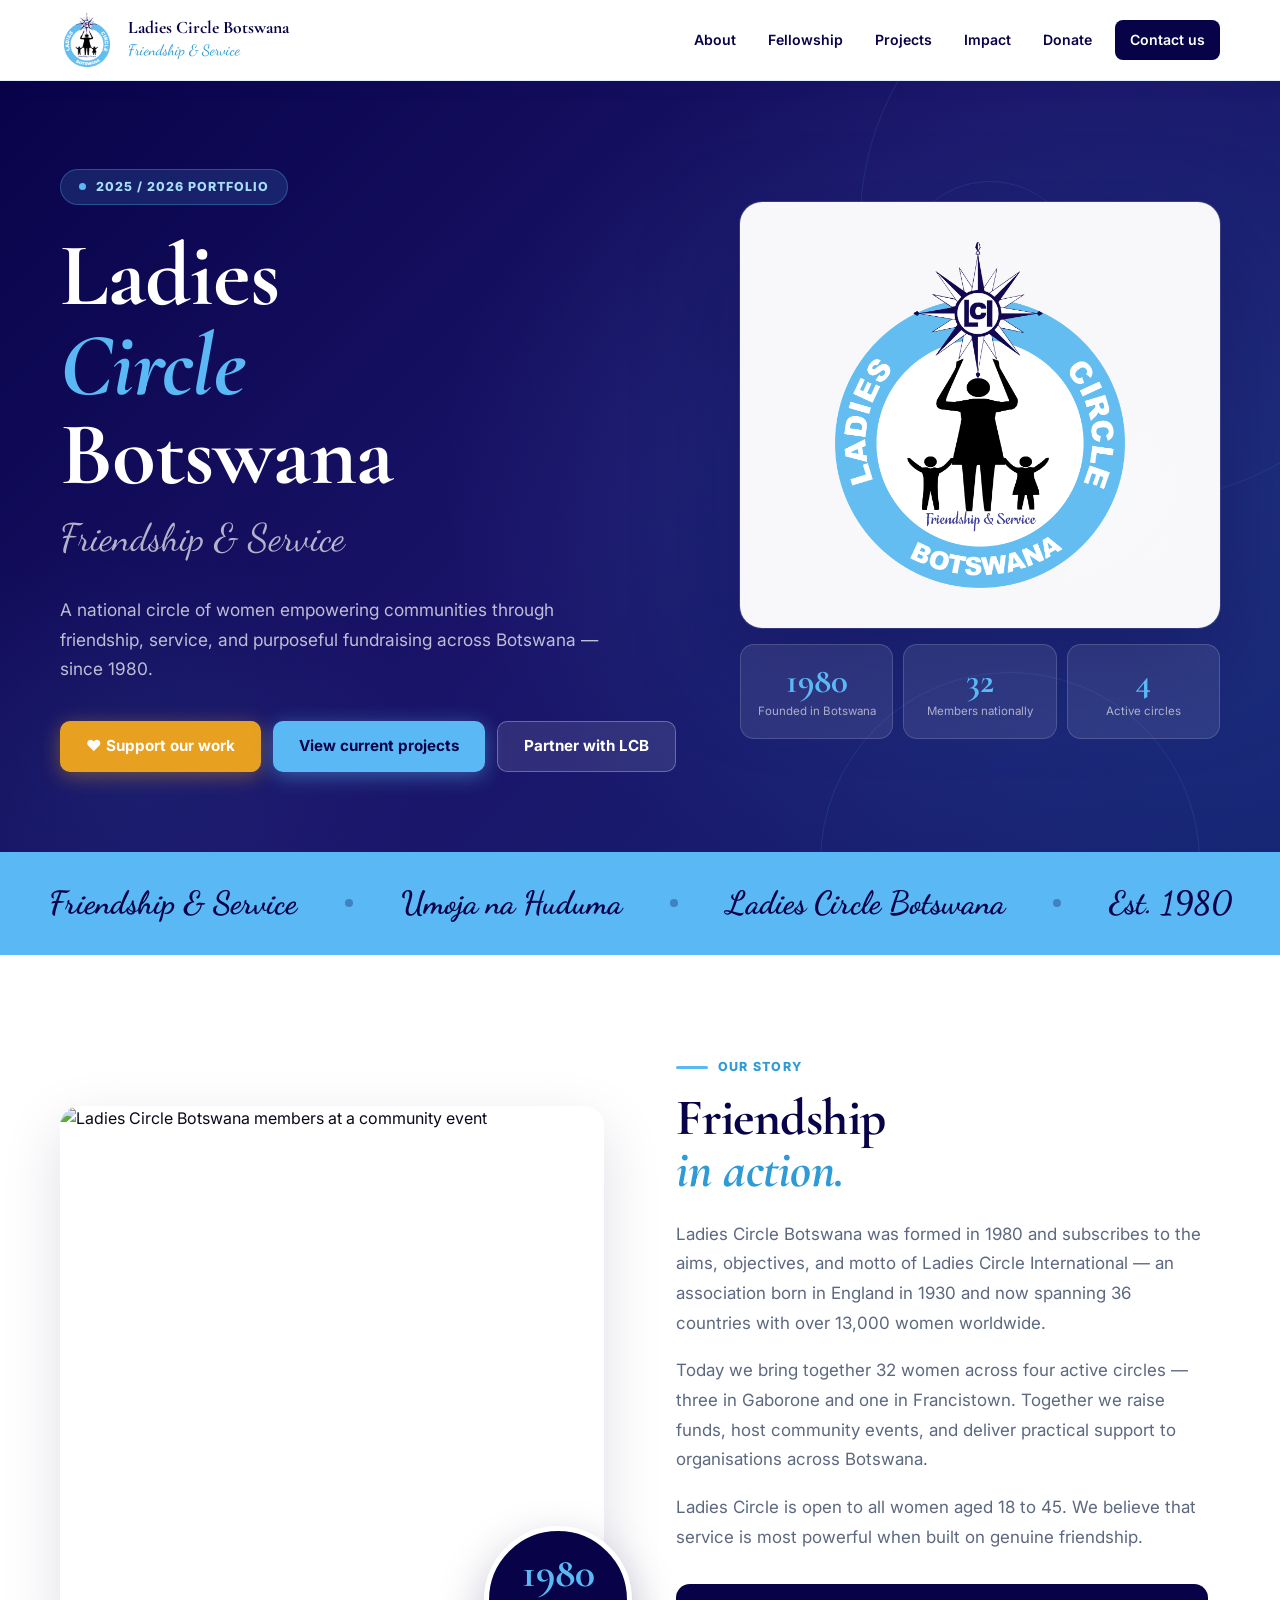
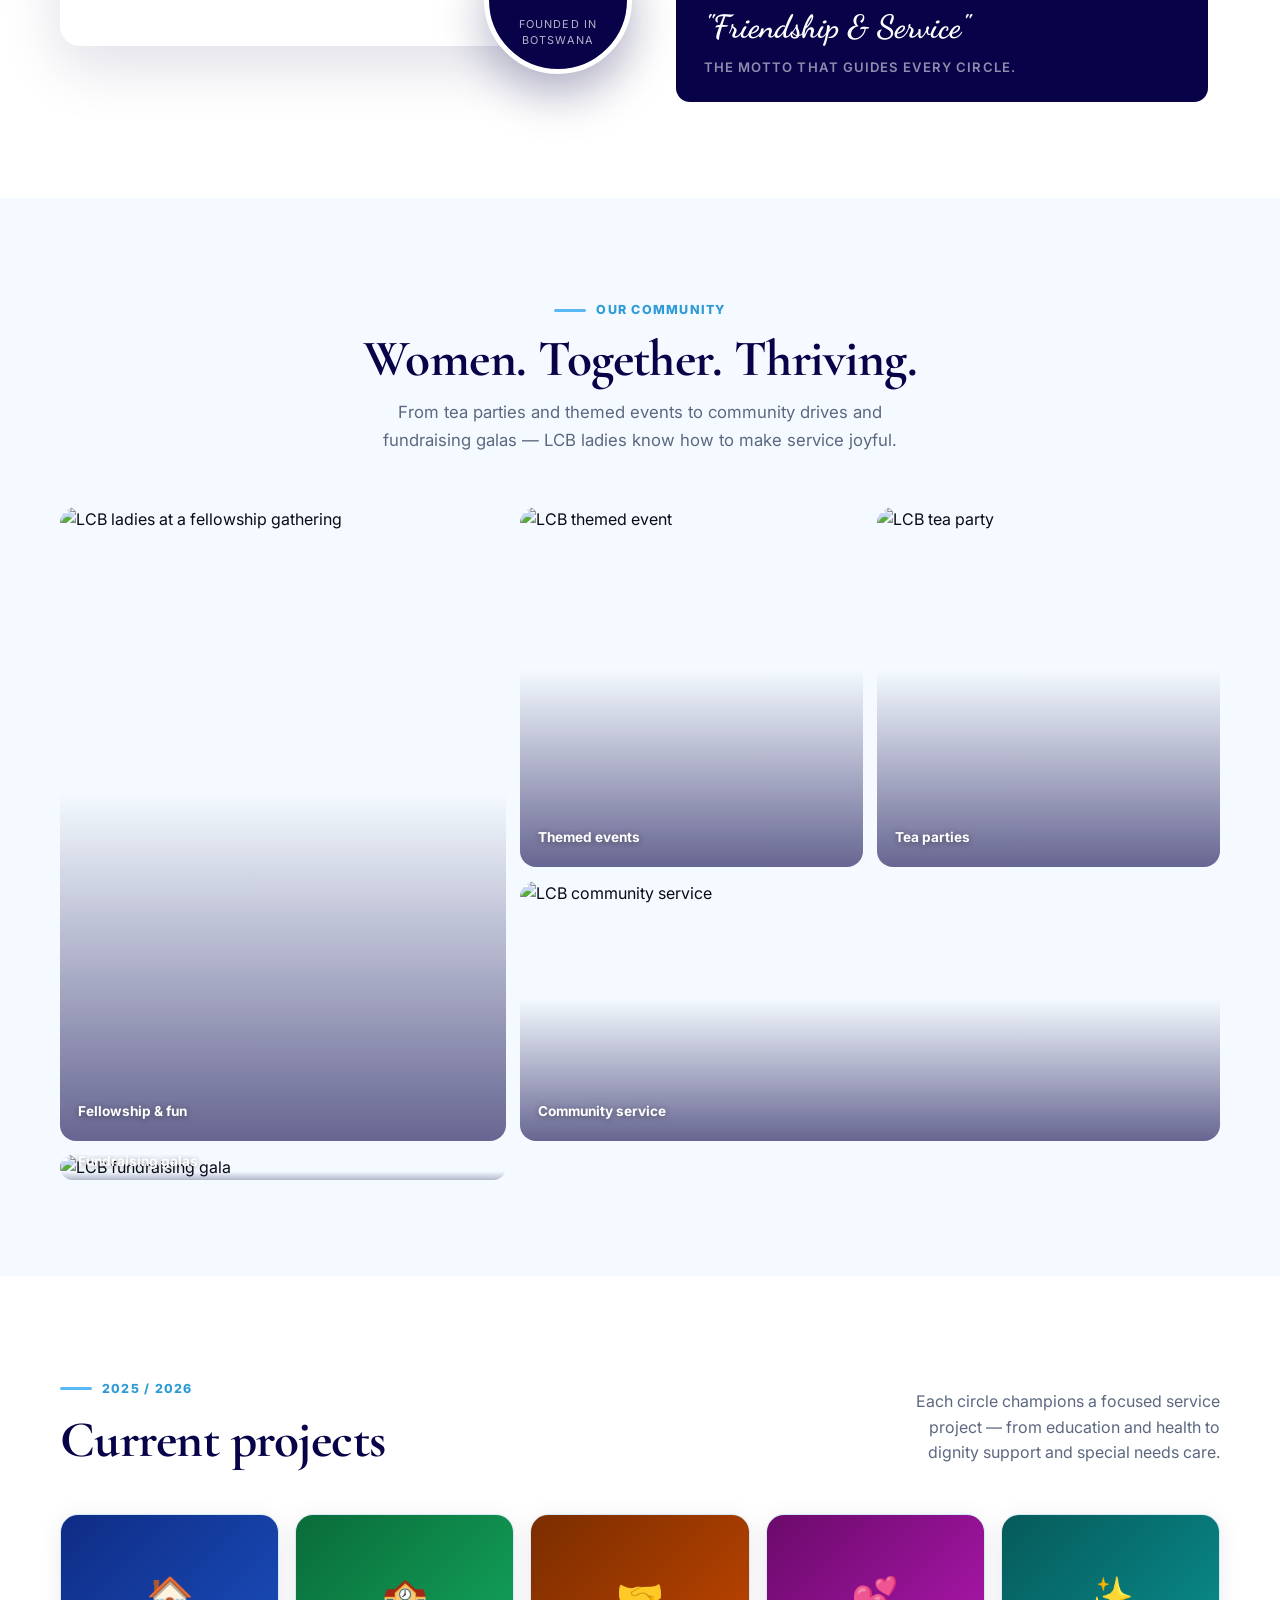
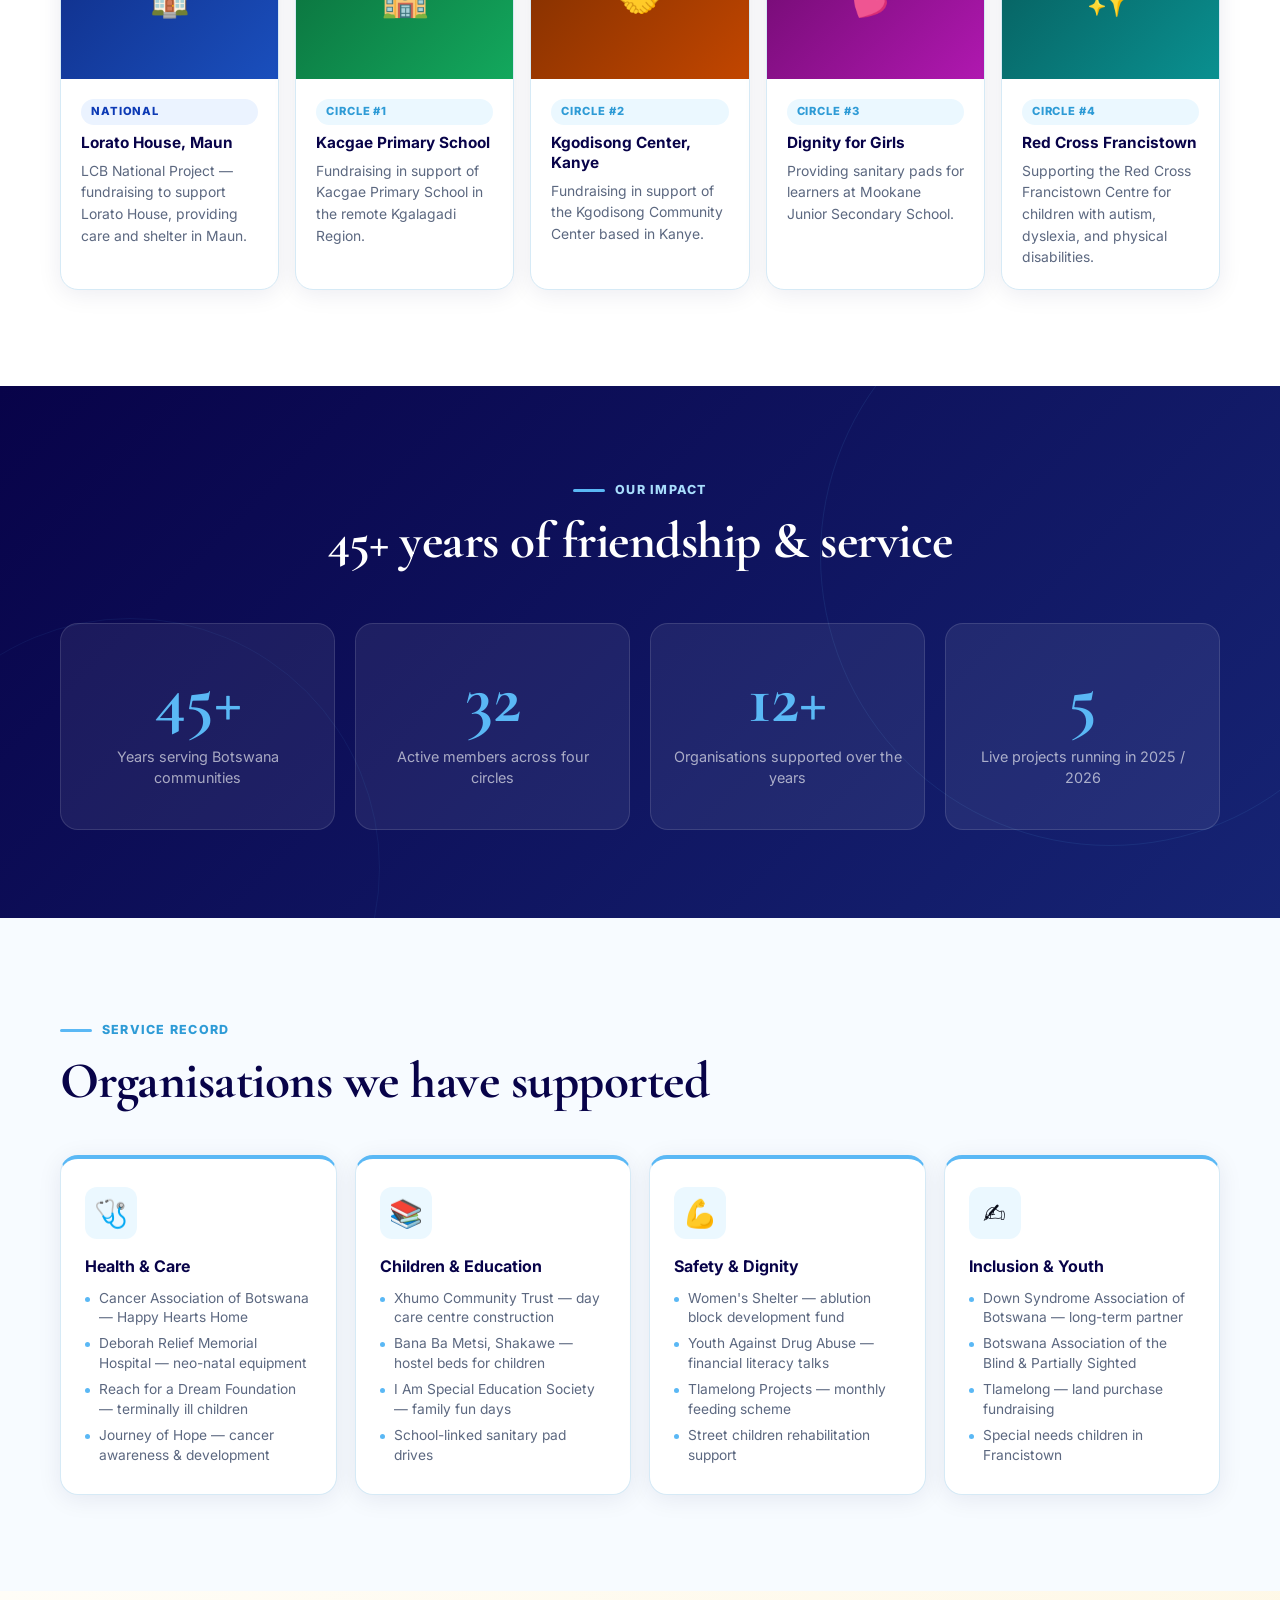
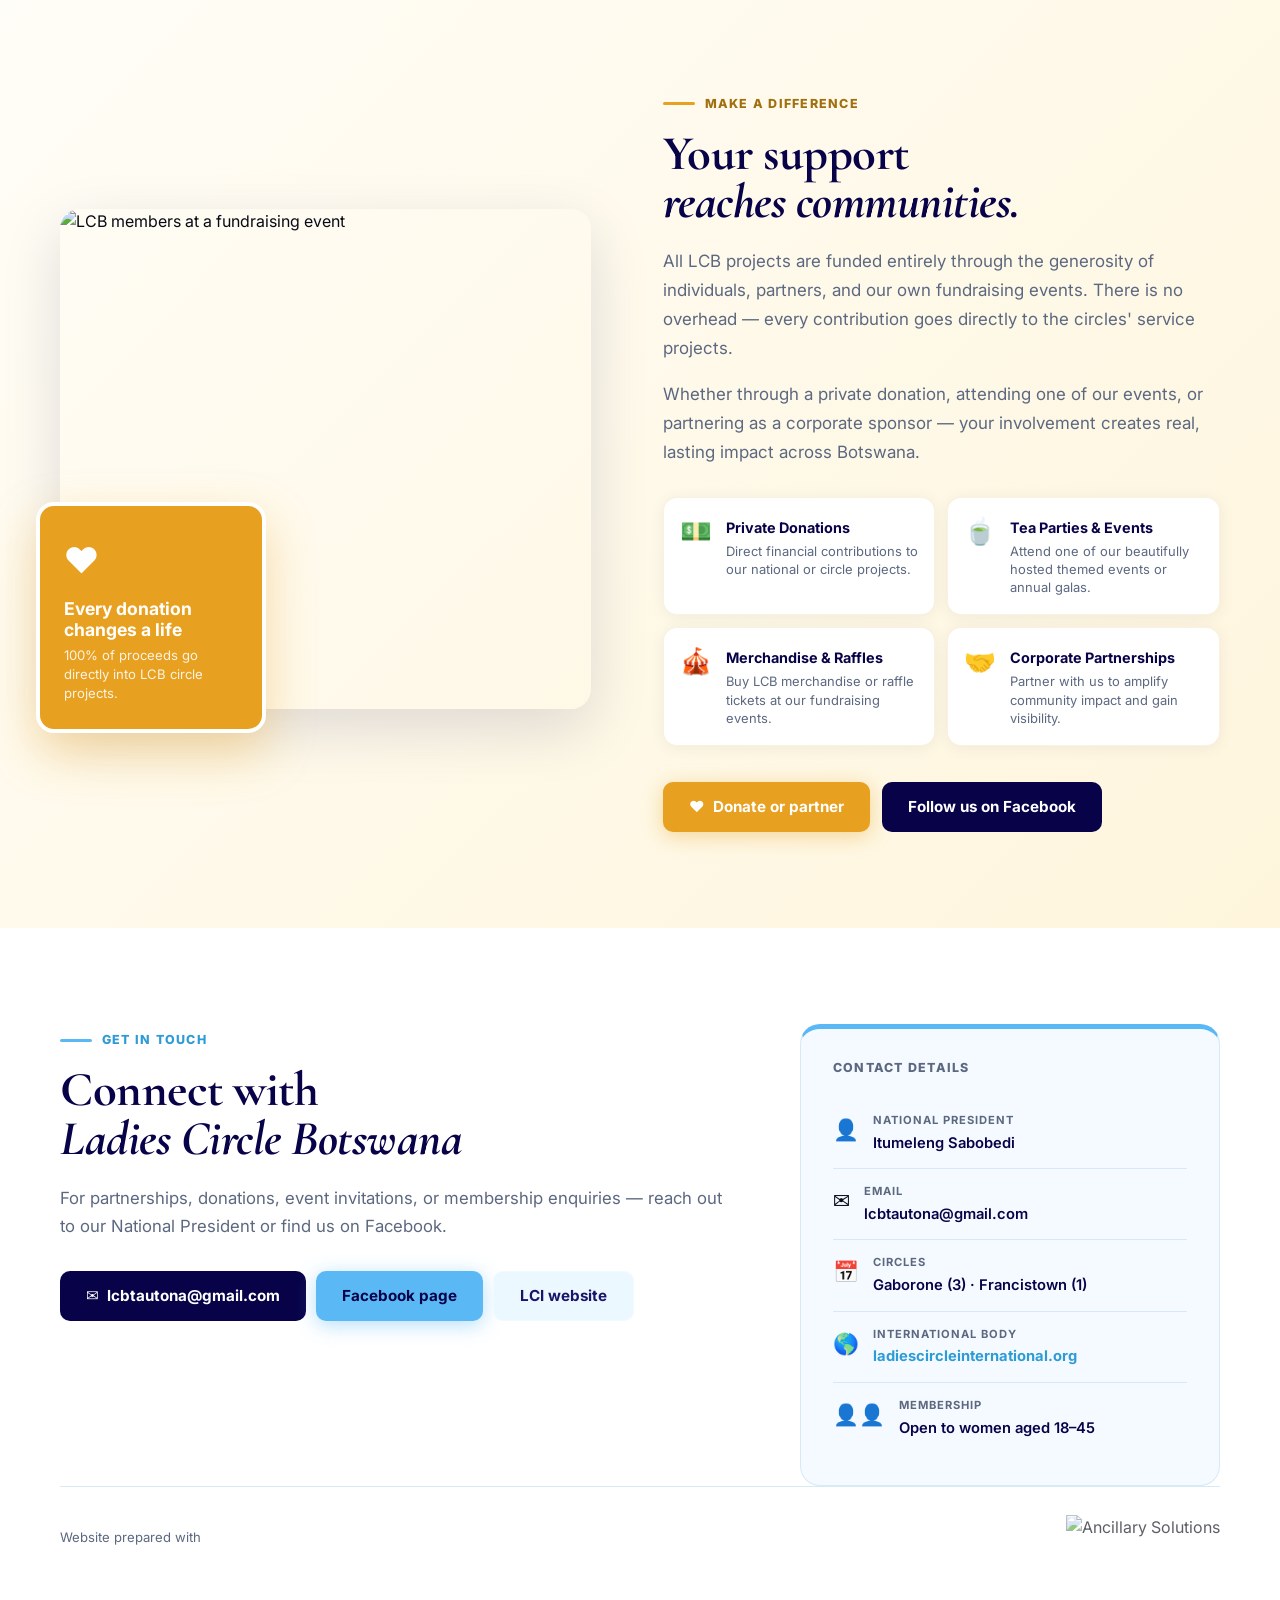
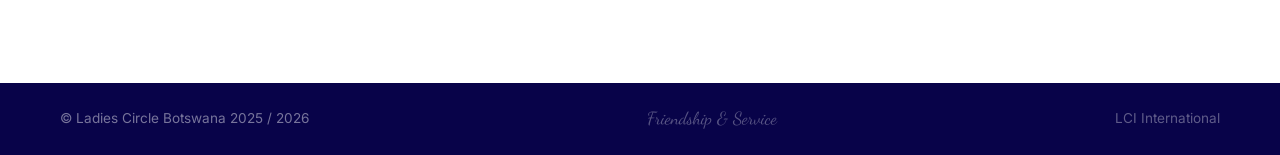
==== commit 2586db19: "styling, wording etc" ====
--- a/index2.html
+++ b/index2.html
@@ -1425,7 +1425,7 @@
             <div class="c-di">&#128100;</div>
             <div>
               <span class="c-di-label">National President</span>
-              <span class="c-di-value">Tafadzwa Chawafambira</span>
+              <span class="c-di-value">Itumeleng Sabobedi</span>
             </div>
           </div>
 
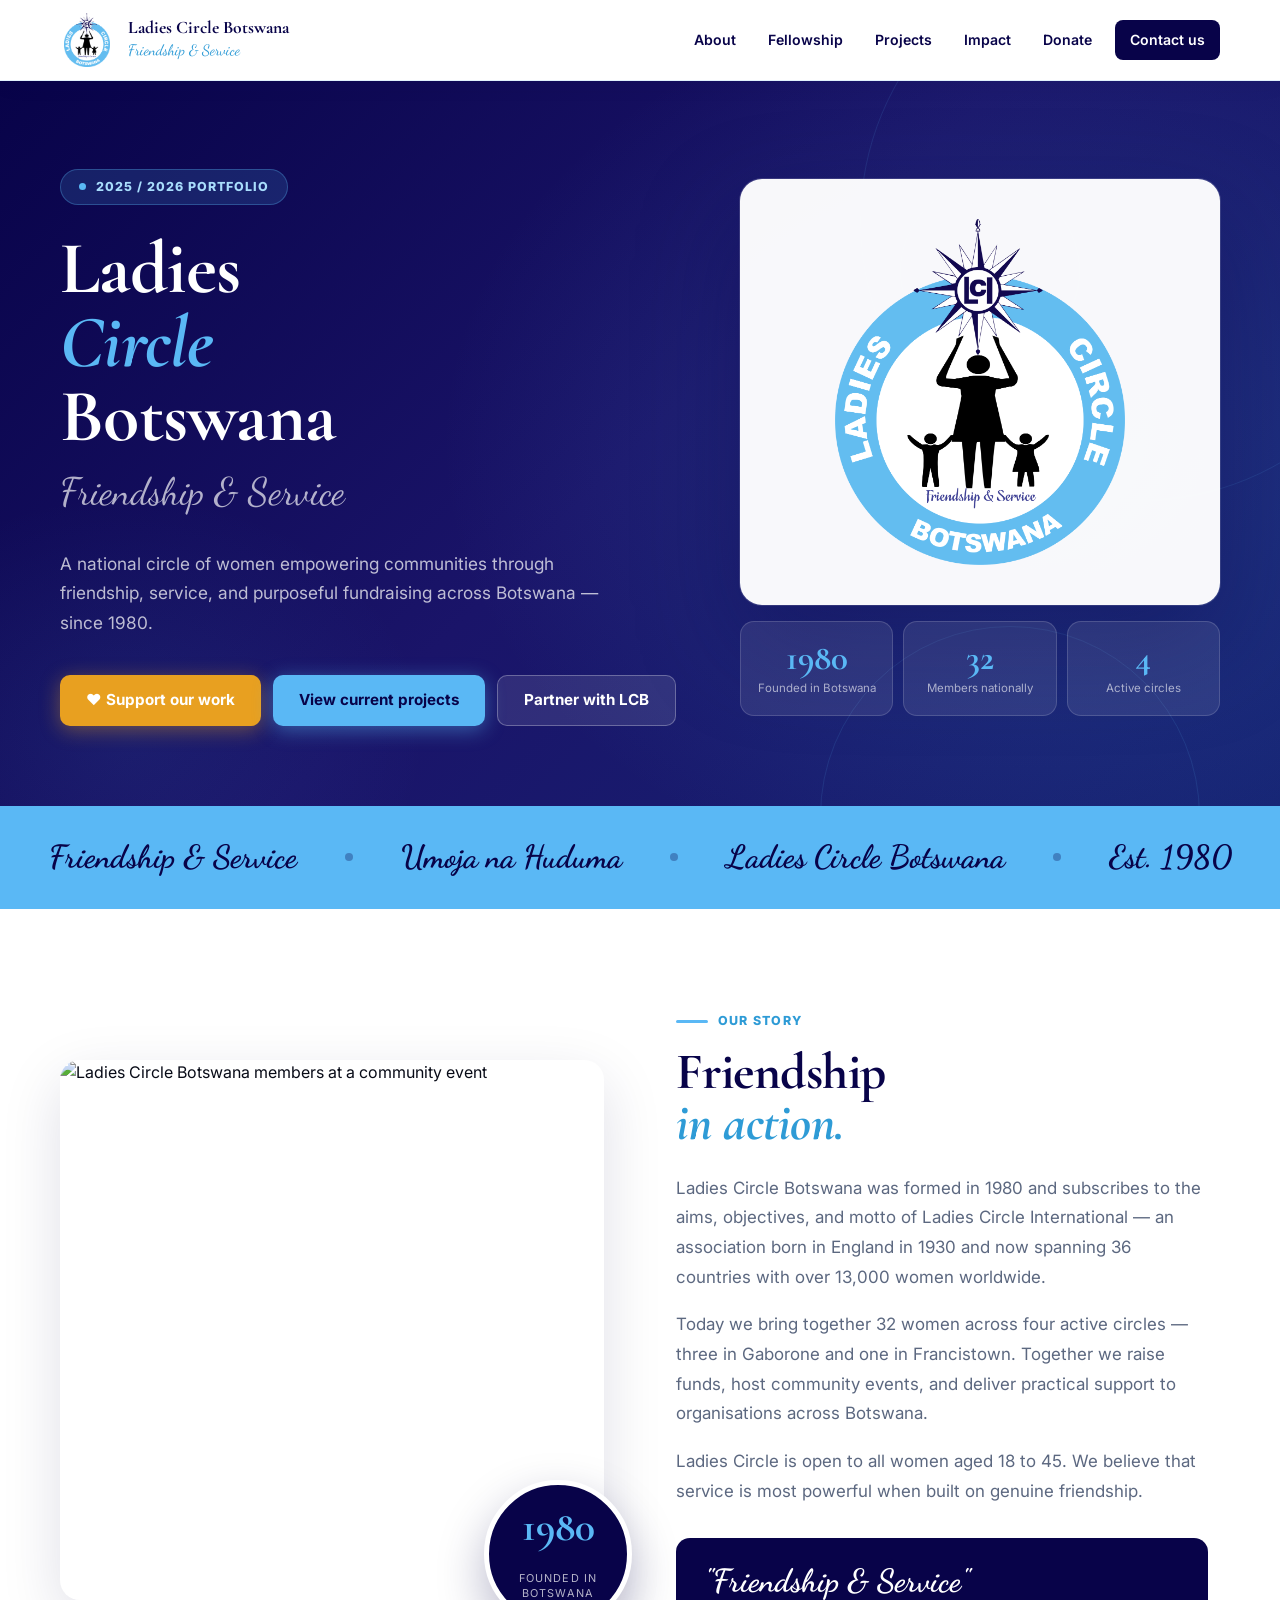
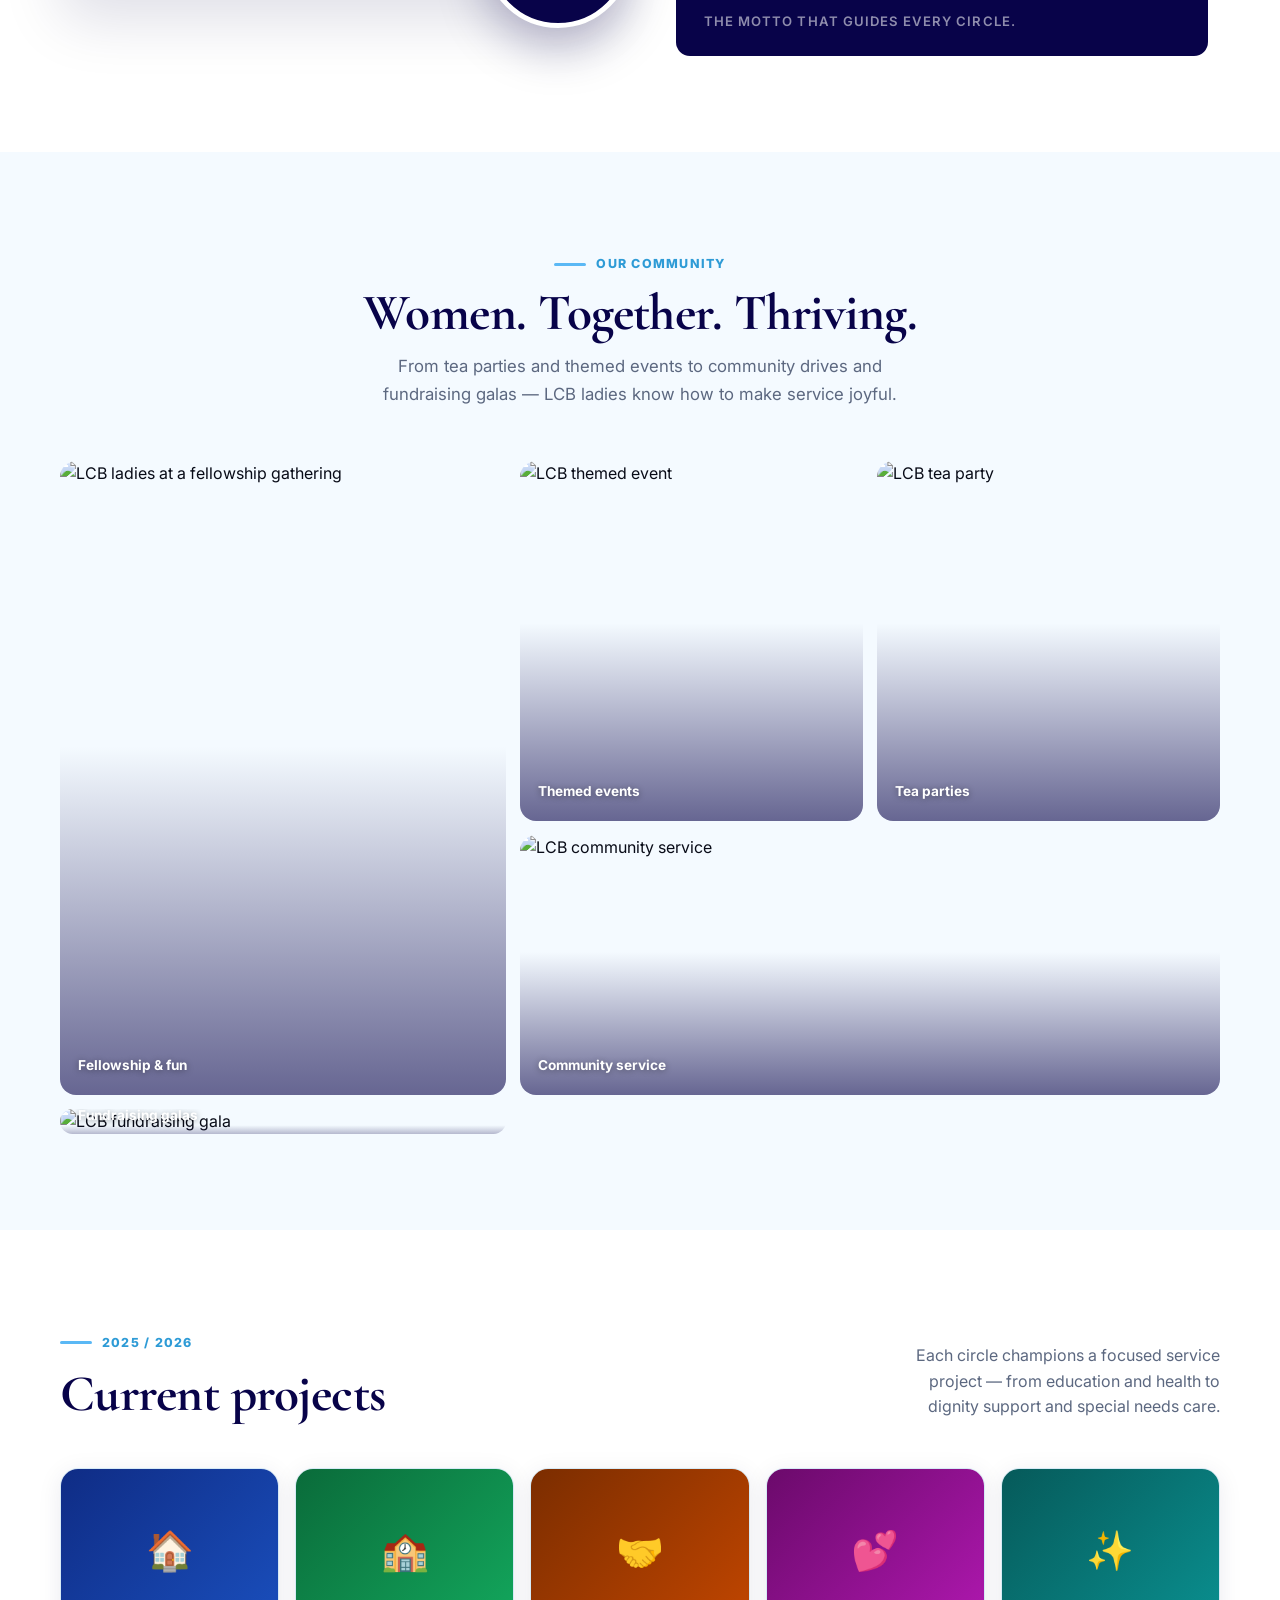
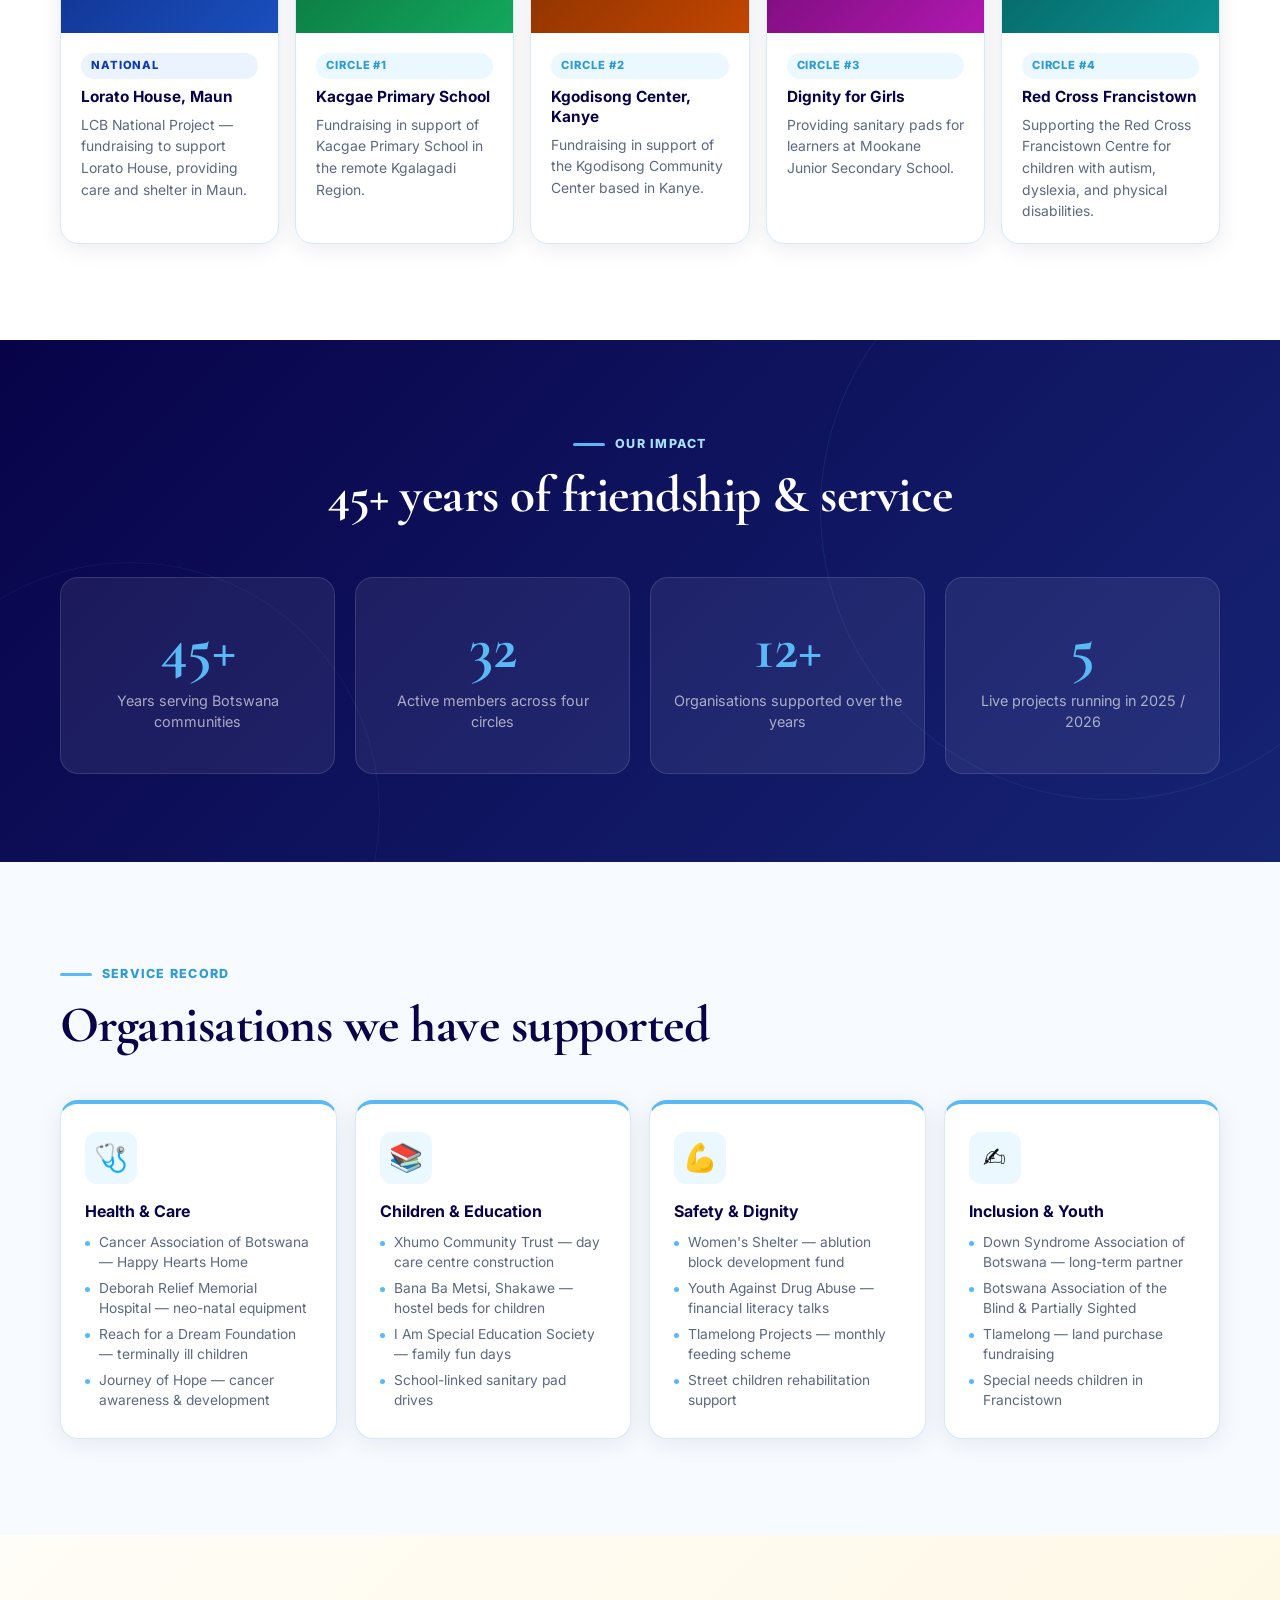
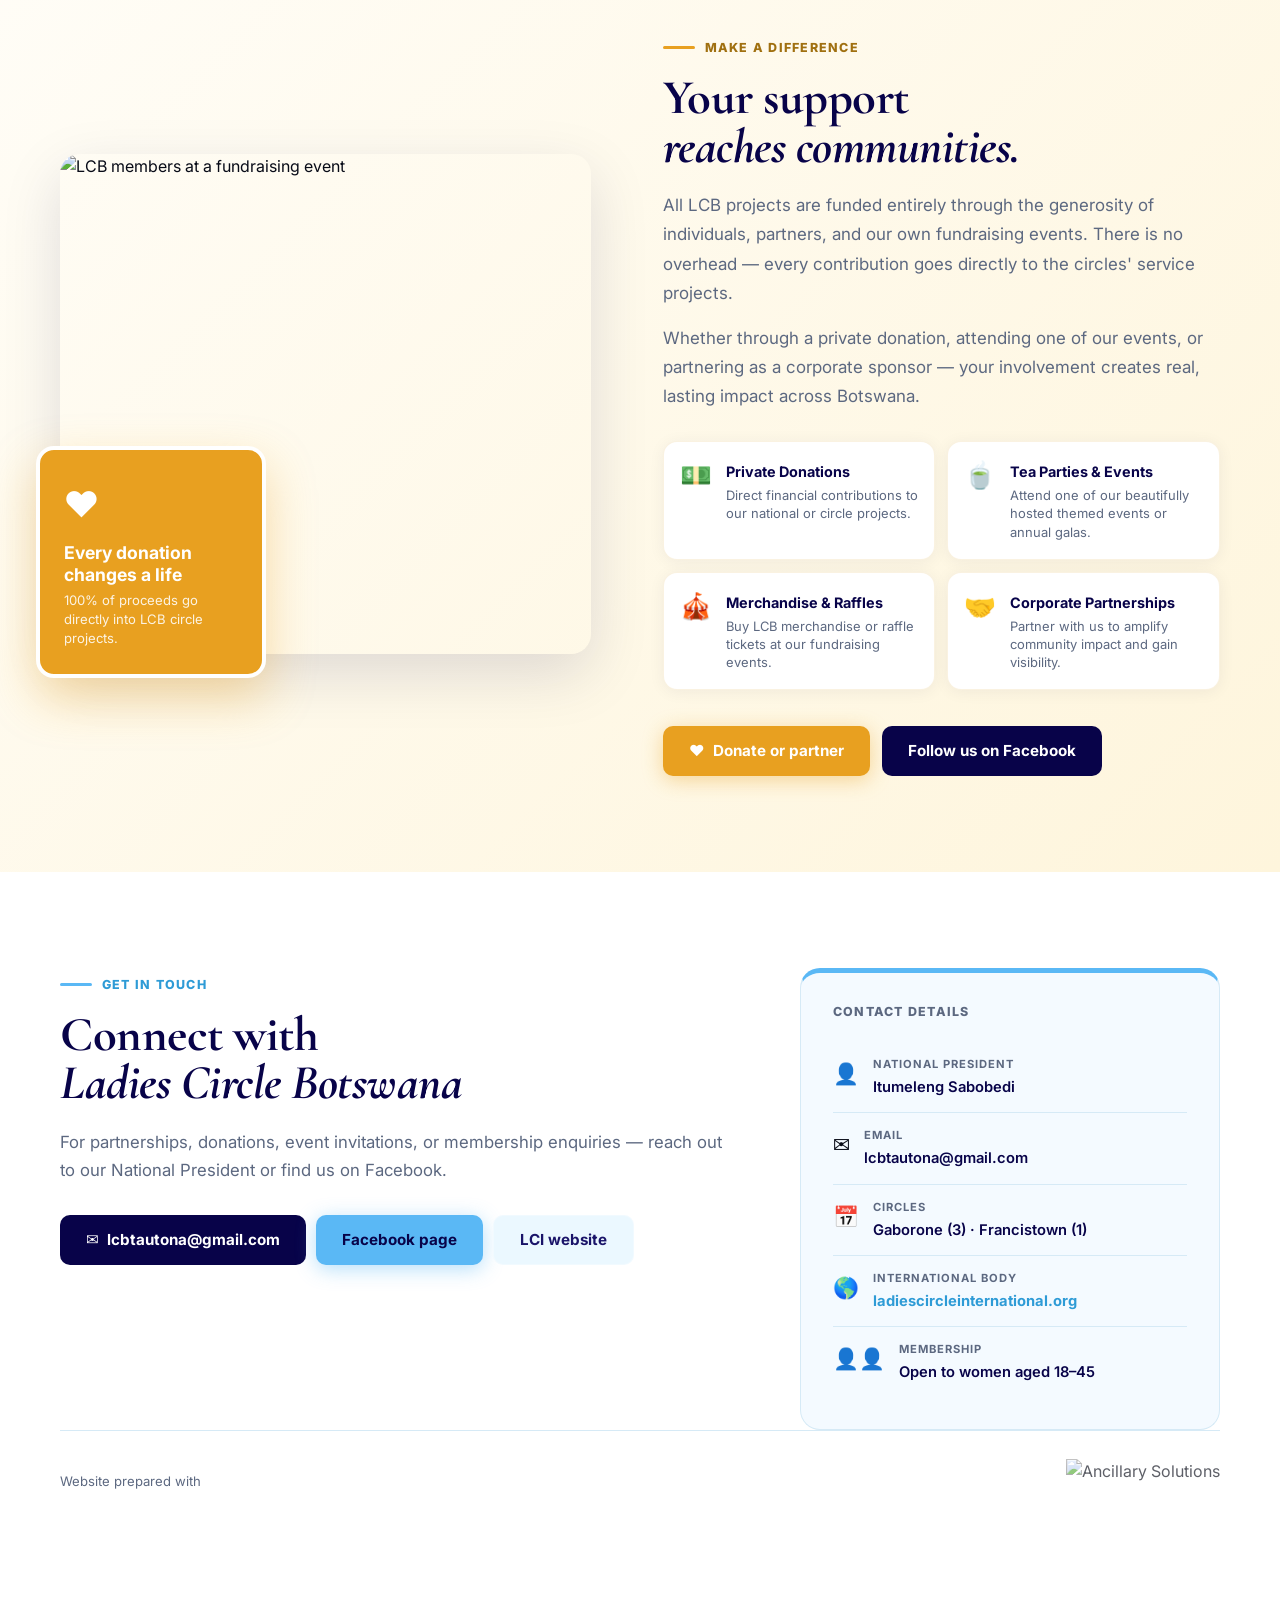
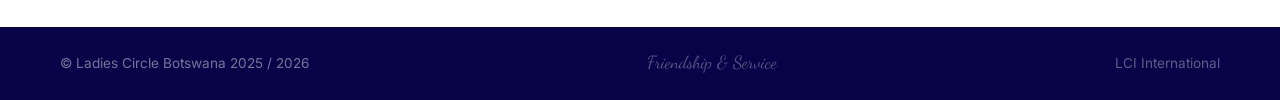
==== commit 294ffbb8: "styling, wording etc" ====
--- a/index2.html
+++ b/index2.html
@@ -253,7 +253,7 @@
     }
 
     .hero h1 {
-      font-size: clamp(3.4rem, 7vw, 7.2rem);
+      font-size: clamp(3.4rem, 5.8vw, 5.8rem);
       font-weight: 700;
       color: white;
       margin-bottom: 8px;
@@ -647,7 +647,7 @@
     .i-num {
       display: block;
       font-family: 'Cormorant Garamond', serif;
-      font-size: 4.4rem;
+      font-size: 3.8rem;
       font-weight: 700;
       color: var(--sky);
       line-height: 1;
@@ -959,7 +959,7 @@
       .section { padding: 64px 0; }
       .nav-links { display: none; }
 
-      .hero h1 { font-size: 3rem; }
+      .hero h1 { font-size: 2.8rem; }
       .hero-actions { flex-direction: column; }
       .btn { width: 100%; }
       .hero-stats { grid-template-columns: repeat(3, 1fr); }
